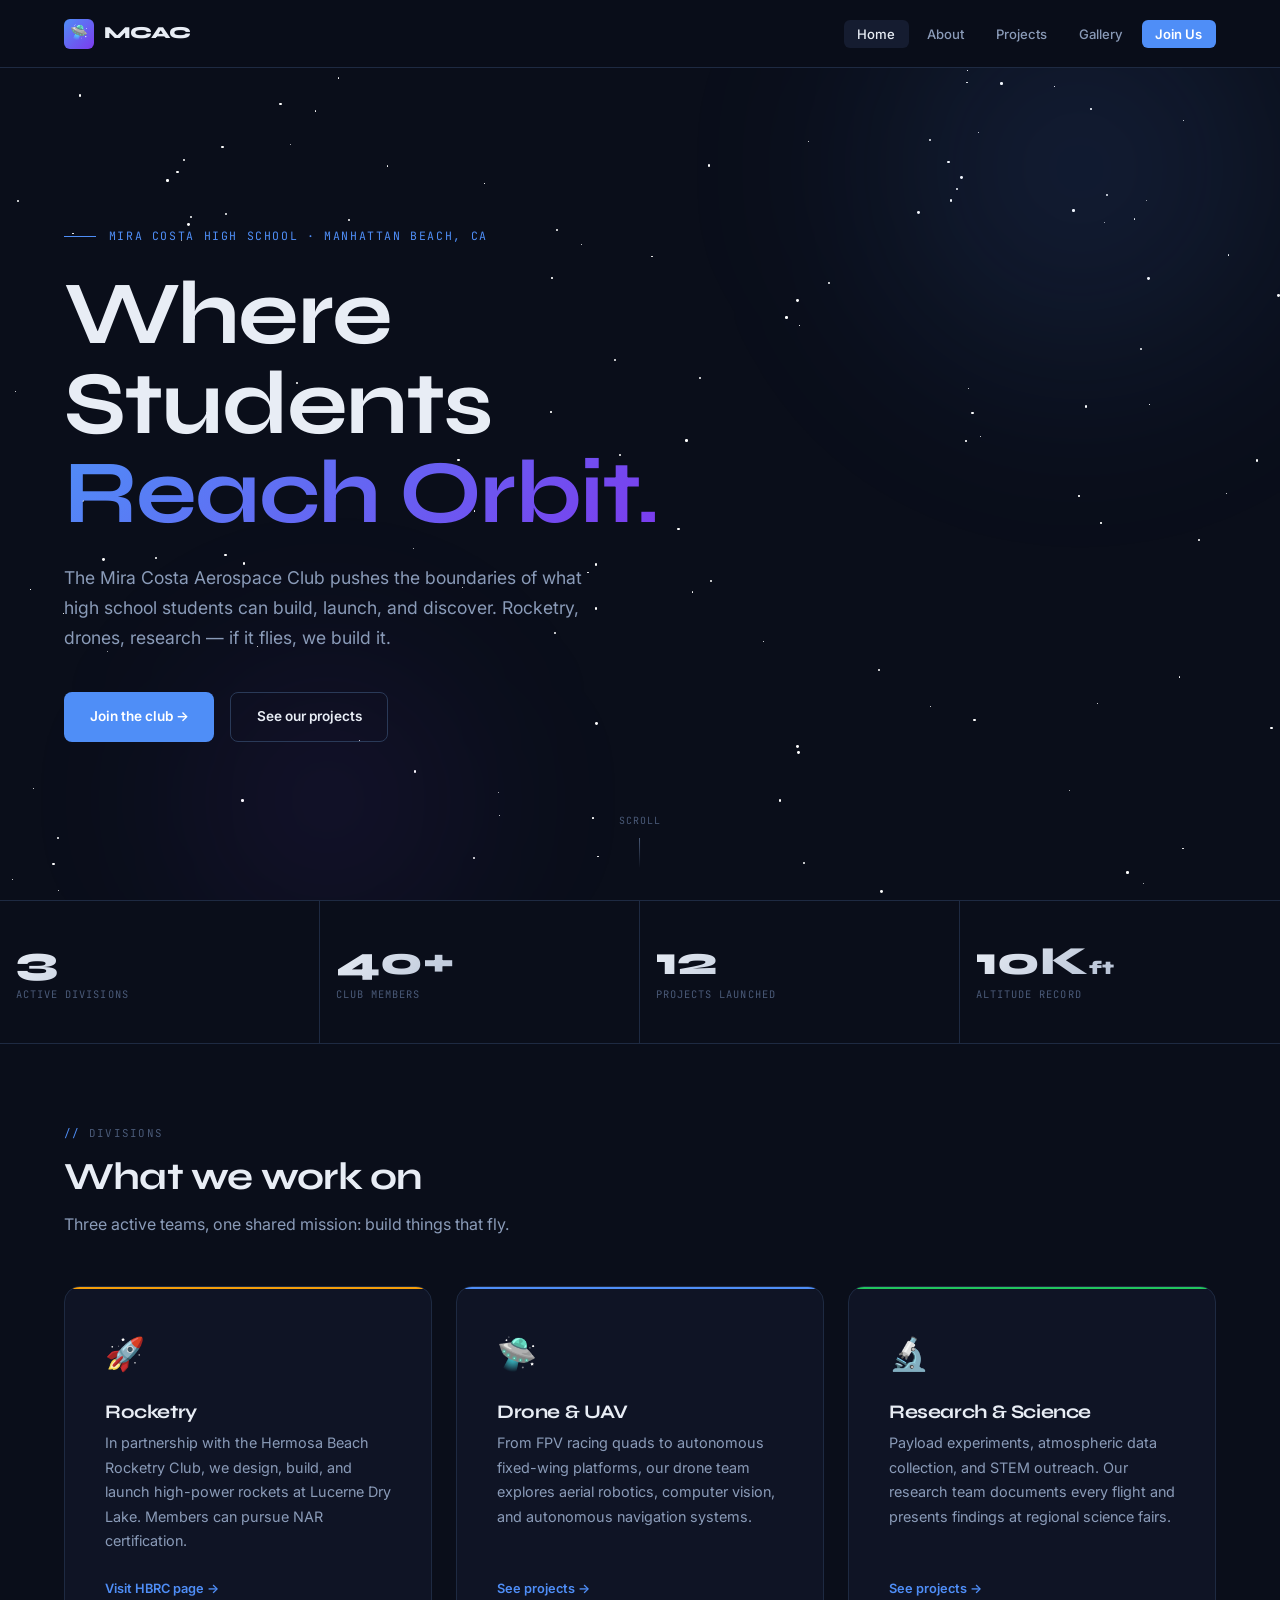
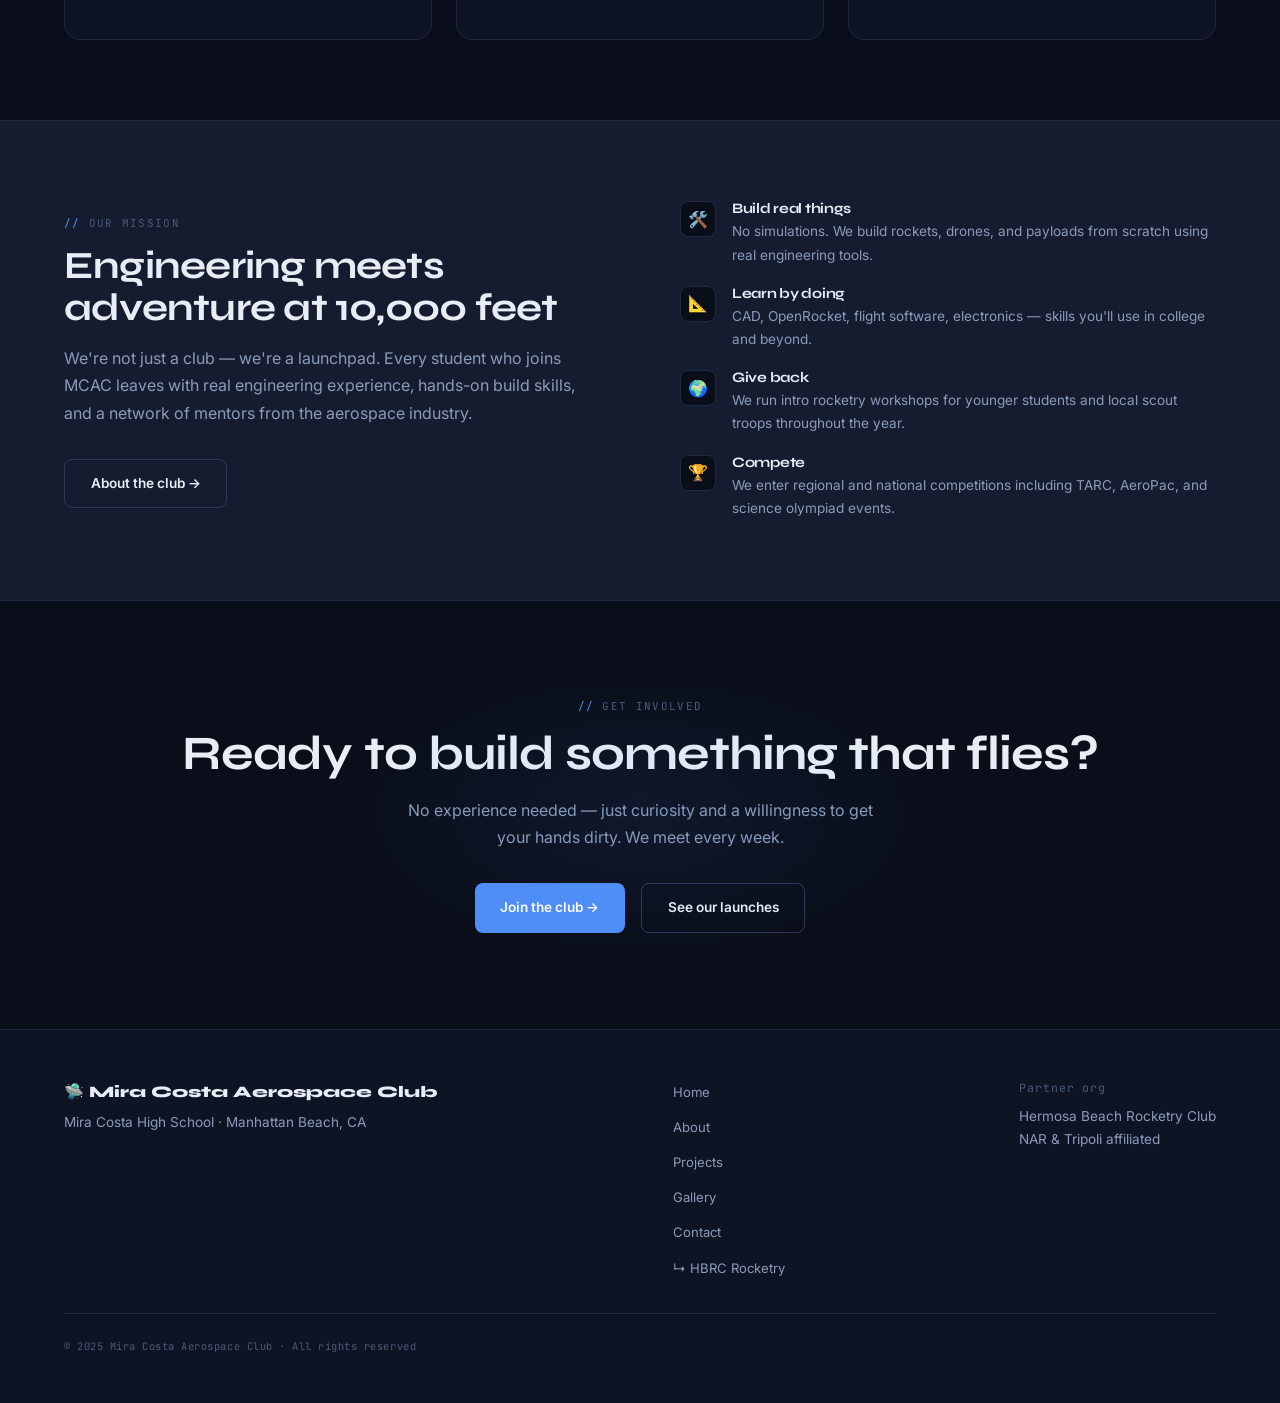
==== index.html @ e260001e "Add files via upload" ====
<!DOCTYPE html>
<html lang="en">
<head>
  <meta charset="UTF-8" />
  <meta name="viewport" content="width=device-width, initial-scale=1.0" />
  <title>Mira Costa Aerospace Club</title>
  <link rel="stylesheet" href="style.css" />
  <style>
    /* ── Star field ── */
    .hero {
      min-height: calc(100vh - 68px);
      display: flex;
      flex-direction: column;
      justify-content: center;
      padding: 6rem 5%;
      position: relative;
      overflow: hidden;
    }

    .stars {
      position: absolute;
      inset: 0;
      pointer-events: none;
    }

    .star {
      position: absolute;
      background: #fff;
      border-radius: 50%;
      animation: twinkle var(--d, 3s) ease-in-out infinite var(--delay, 0s);
    }

    @keyframes twinkle {
      0%, 100% { opacity: var(--min-op, 0.2); }
      50% { opacity: var(--max-op, 0.8); }
    }

    .glow-orb {
      position: absolute;
      border-radius: 50%;
      pointer-events: none;
      filter: blur(80px);
    }

    .orb-1 {
      width: 600px; height: 600px;
      background: radial-gradient(circle, rgba(79,142,247,0.15), transparent 70%);
      top: -200px; right: -100px;
    }

    .orb-2 {
      width: 400px; height: 400px;
      background: radial-gradient(circle, rgba(124,58,237,0.12), transparent 70%);
      bottom: -100px; left: 10%;
    }

    .hero-content { position: relative; z-index: 1; max-width: 760px; }

    .hero-eyebrow {
      font-family: 'JetBrains Mono', monospace;
      font-size: 0.72rem;
      letter-spacing: 0.14em;
      text-transform: uppercase;
      color: var(--accent);
      margin-bottom: 1.5rem;
      display: flex;
      align-items: center;
      gap: 0.8rem;
    }

    .hero-eyebrow::before {
      content: '';
      width: 2rem;
      height: 1px;
      background: var(--accent);
    }

    .hero h1 {
      font-size: clamp(3rem, 7vw, 6rem);
      line-height: 1;
      margin-bottom: 1.5rem;
    }

    .hero h1 .gradient-text {
      background: linear-gradient(135deg, var(--accent), var(--accent2));
      -webkit-background-clip: text;
      -webkit-text-fill-color: transparent;
      background-clip: text;
    }

    .hero-desc {
      font-size: 1.1rem;
      color: var(--text-mid);
      max-width: 520px;
      margin-bottom: 2.5rem;
      line-height: 1.7;
    }

    .hero-actions { display: flex; gap: 1rem; flex-wrap: wrap; }

    .hero-scroll {
      position: absolute;
      bottom: 2rem;
      left: 50%;
      transform: translateX(-50%);
      font-family: 'JetBrains Mono', monospace;
      font-size: 0.62rem;
      letter-spacing: 0.1em;
      color: var(--text-dim);
      text-transform: uppercase;
      display: flex;
      flex-direction: column;
      align-items: center;
      gap: 0.5rem;
      animation: bounce 2s ease-in-out infinite;
    }

    .hero-scroll::after {
      content: '';
      width: 1px;
      height: 30px;
      background: linear-gradient(to bottom, var(--text-dim), transparent);
    }

    @keyframes bounce {
      0%, 100% { transform: translateX(-50%) translateY(0); }
      50% { transform: translateX(-50%) translateY(6px); }
    }

    /* ── Stats ── */
    .stats-row {
      display: grid;
      grid-template-columns: repeat(4, 1fr);
      border-top: 1px solid var(--border);
      border-bottom: 1px solid var(--border);
    }

    .stat {
      padding: 2.5rem 5%;
      border-right: 1px solid var(--border);
    }

    .stat:last-child { border-right: none; }

    .stat-num {
      font-family: 'Syne', sans-serif;
      font-size: 2.5rem;
      font-weight: 800;
      background: linear-gradient(135deg, var(--text), var(--text-mid));
      -webkit-background-clip: text;
      -webkit-text-fill-color: transparent;
      background-clip: text;
      line-height: 1;
      margin-bottom: 0.3rem;
    }

    .stat-label {
      font-family: 'JetBrains Mono', monospace;
      font-size: 0.65rem;
      letter-spacing: 0.1em;
      text-transform: uppercase;
      color: var(--text-dim);
    }

    /* ── Divisions ── */
    .divisions-grid {
      display: grid;
      grid-template-columns: repeat(3, 1fr);
      gap: 1.5rem;
    }

    .division-card {
      background: var(--bg2);
      border: 1px solid var(--border);
      border-radius: 16px;
      padding: 2.5rem;
      position: relative;
      overflow: hidden;
      transition: border-color 0.2s, transform 0.2s;
      display: flex;
      flex-direction: column;
    }

    .division-card::before {
      content: '';
      position: absolute;
      top: 0; left: 0; right: 0;
      height: 2px;
      background: var(--card-color, var(--accent));
    }

    .division-card:hover { border-color: var(--border2); transform: translateY(-3px); }

    .division-icon { font-size: 2rem; margin-bottom: 1.2rem; }
    .division-card h3 { font-size: 1.2rem; margin-bottom: 0.6rem; }
    .division-card p { color: var(--text-mid); font-size: 0.9rem; flex: 1; margin-bottom: 1.5rem; }

    .division-link {
      font-size: 0.8rem;
      font-weight: 600;
      color: var(--accent);
      display: flex;
      align-items: center;
      gap: 0.4rem;
      transition: gap 0.15s;
    }

    .division-link:hover { gap: 0.7rem; }

    /* ── Mission strip ── */
    .mission {
      background: var(--bg3);
      border-top: 1px solid var(--border);
      border-bottom: 1px solid var(--border);
      padding: 5rem 5%;
      display: grid;
      grid-template-columns: 1fr 1fr;
      gap: 5rem;
      align-items: center;
    }

    .mission h2 { font-size: clamp(1.8rem, 3vw, 2.5rem); margin-bottom: 1rem; }
    .mission p { color: var(--text-mid); margin-bottom: 1rem; }

    .mission-points { display: flex; flex-direction: column; gap: 1.2rem; }

    .mission-point {
      display: flex;
      gap: 1rem;
      align-items: flex-start;
    }

    .mission-point-icon {
      width: 36px;
      height: 36px;
      background: var(--bg);
      border: 1px solid var(--border);
      border-radius: 8px;
      display: flex;
      align-items: center;
      justify-content: center;
      font-size: 1rem;
      flex-shrink: 0;
    }

    .mission-point h4 { font-size: 0.9rem; margin-bottom: 0.2rem; }
    .mission-point p { font-size: 0.85rem; color: var(--text-mid); margin: 0; }

    /* ── CTA ── */
    .cta {
      padding: 6rem 5%;
      text-align: center;
      position: relative;
      overflow: hidden;
    }

    .cta::before {
      content: '';
      position: absolute;
      top: 50%; left: 50%;
      transform: translate(-50%, -50%);
      width: 600px; height: 300px;
      background: radial-gradient(ellipse, rgba(79,142,247,0.08), transparent 70%);
      pointer-events: none;
    }

    .cta h2 { font-size: clamp(2rem, 4vw, 3rem); margin-bottom: 1rem; }
    .cta p { color: var(--text-mid); max-width: 480px; margin: 0 auto 2rem; }
    .cta-actions { display: flex; gap: 1rem; justify-content: center; flex-wrap: wrap; }

    @media (max-width: 900px) {
      .stats-row { grid-template-columns: repeat(2, 1fr); }
      .divisions-grid { grid-template-columns: 1fr 1fr; }
      .mission { grid-template-columns: 1fr; gap: 3rem; }
    }

    @media (max-width: 560px) {
      .divisions-grid { grid-template-columns: 1fr; }
    }
  </style>
</head>
<body>

  <nav>
    <a href="index.html" class="nav-logo">
      <div class="logo-mark">🛸</div>
      MCAC
    </a>
    <ul class="nav-links">
      <li><a href="index.html" class="active">Home</a></li>
      <li><a href="about.html">About</a></li>
      <li><a href="projects.html">Projects</a></li>
      <li><a href="gallery.html">Gallery</a></li>
      <li><a href="contact.html" class="nav-cta">Join Us</a></li>
    </ul>
  </nav>

  <!-- HERO -->
  <section class="hero">
    <div class="stars" id="stars"></div>
    <div class="glow-orb orb-1"></div>
    <div class="glow-orb orb-2"></div>

    <div class="hero-content">
      <div class="hero-eyebrow">Mira Costa High School · Manhattan Beach, CA</div>
      <h1>Where Students<br><span class="gradient-text">Reach Orbit.</span></h1>
      <p class="hero-desc">
        The Mira Costa Aerospace Club pushes the boundaries of what high school students can build, launch, and discover. Rocketry, drones, research — if it flies, we build it.
      </p>
      <div class="hero-actions">
        <a href="contact.html" class="btn btn-primary">Join the club →</a>
        <a href="projects.html" class="btn btn-outline">See our projects</a>
      </div>
    </div>

    <div class="hero-scroll">Scroll</div>
  </section>

  <!-- STATS -->
  <div class="stats-row">
    <div class="stat">
      <div class="stat-num">3</div>
      <div class="stat-label">Active divisions</div>
    </div>
    <div class="stat">
      <div class="stat-num">40+</div>
      <div class="stat-label">Club members</div>
    </div>
    <div class="stat">
      <div class="stat-num">12</div>
      <div class="stat-label">Projects launched</div>
    </div>
    <div class="stat">
      <div class="stat-num">10K<span style="font-size:1.2rem">ft</span></div>
      <div class="stat-label">Altitude record</div>
    </div>
  </div>

  <!-- DIVISIONS -->
  <section class="section">
    <div class="tag">Divisions</div>
    <h2 class="section-title">What we work on</h2>
    <p class="section-sub">Three active teams, one shared mission: build things that fly.</p>

    <div class="divisions-grid">
      <div class="division-card" style="--card-color: #f59e0b;">
        <div class="division-icon">🚀</div>
        <h3>Rocketry</h3>
        <p>In partnership with the Hermosa Beach Rocketry Club, we design, build, and launch high-power rockets at Lucerne Dry Lake. Members can pursue NAR certification.</p>
        <a href="rocketry/index.html" class="division-link">Visit HBRC page →</a>
      </div>
      <div class="division-card" style="--card-color: #4f8ef7;">
        <div class="division-icon">🛸</div>
        <h3>Drone & UAV</h3>
        <p>From FPV racing quads to autonomous fixed-wing platforms, our drone team explores aerial robotics, computer vision, and autonomous navigation systems.</p>
        <a href="projects.html" class="division-link">See projects →</a>
      </div>
      <div class="division-card" style="--card-color: #22c55e;">
        <div class="division-icon">🔬</div>
        <h3>Research & Science</h3>
        <p>Payload experiments, atmospheric data collection, and STEM outreach. Our research team documents every flight and presents findings at regional science fairs.</p>
        <a href="projects.html" class="division-link">See projects →</a>
      </div>
    </div>
  </section>

  <!-- MISSION -->
  <div class="mission">
    <div>
      <div class="tag">Our mission</div>
      <h2>Engineering meets adventure at 10,000 feet</h2>
      <p>We're not just a club — we're a launchpad. Every student who joins MCAC leaves with real engineering experience, hands-on build skills, and a network of mentors from the aerospace industry.</p>
      <a href="about.html" class="btn btn-outline" style="margin-top:1rem;">About the club →</a>
    </div>
    <div class="mission-points">
      <div class="mission-point">
        <div class="mission-point-icon">🛠️</div>
        <div>
          <h4>Build real things</h4>
          <p>No simulations. We build rockets, drones, and payloads from scratch using real engineering tools.</p>
        </div>
      </div>
      <div class="mission-point">
        <div class="mission-point-icon">📐</div>
        <div>
          <h4>Learn by doing</h4>
          <p>CAD, OpenRocket, flight software, electronics — skills you'll use in college and beyond.</p>
        </div>
      </div>
      <div class="mission-point">
        <div class="mission-point-icon">🌍</div>
        <div>
          <h4>Give back</h4>
          <p>We run intro rocketry workshops for younger students and local scout troops throughout the year.</p>
        </div>
      </div>
      <div class="mission-point">
        <div class="mission-point-icon">🏆</div>
        <div>
          <h4>Compete</h4>
          <p>We enter regional and national competitions including TARC, AeroPac, and science olympiad events.</p>
        </div>
      </div>
    </div>
  </div>

  <!-- CTA -->
  <section class="cta">
    <div class="tag" style="justify-content:center;">Get involved</div>
    <h2>Ready to build something that flies?</h2>
    <p>No experience needed — just curiosity and a willingness to get your hands dirty. We meet every week.</p>
    <div class="cta-actions">
      <a href="contact.html" class="btn btn-primary">Join the club →</a>
      <a href="gallery.html" class="btn btn-outline">See our launches</a>
    </div>
  </section>

  <footer>
    <div class="footer-inner">
      <div>
        <div class="footer-brand">🛸 Mira Costa Aerospace Club</div>
        <div class="footer-tagline">Mira Costa High School · Manhattan Beach, CA</div>
      </div>
      <ul class="footer-links">
        <li><a href="index.html">Home</a></li>
        <li><a href="about.html">About</a></li>
        <li><a href="projects.html">Projects</a></li>
        <li><a href="gallery.html">Gallery</a></li>
        <li><a href="contact.html">Contact</a></li>
        <li><a href="rocketry/index.html">↳ HBRC Rocketry</a></li>
      </ul>
      <div>
        <div class="mono" style="color:var(--text-dim); margin-bottom:0.5rem;">Partner org</div>
        <div style="font-size:0.85rem; color:var(--text-mid);">Hermosa Beach Rocketry Club<br>NAR & Tripoli affiliated</div>
      </div>
    </div>
    <div class="footer-bottom">© 2025 Mira Costa Aerospace Club · All rights reserved</div>
  </footer>

  <script>
    // Generate starfield
    const container = document.getElementById('stars');
    for (let i = 0; i < 120; i++) {
      const s = document.createElement('div');
      s.className = 'star';
      const size = Math.random() * 2.5 + 0.5;
      s.style.cssText = `
        width:${size}px; height:${size}px;
        top:${Math.random()*100}%; left:${Math.random()*100}%;
        --d:${2+Math.random()*4}s;
        --delay:-${Math.random()*5}s;
        --min-op:${0.1+Math.random()*0.2};
        --max-op:${0.5+Math.random()*0.5};
      `;
      container.appendChild(s);
    }
  </script>

</body>
</html>
---- style.css ----
@import url('https://fonts.googleapis.com/css2?family=Syne:wght@700;800&family=Inter:wght@300;400;500;600&family=JetBrains+Mono:wght@400;500&display=swap');

*, *::before, *::after { box-sizing: border-box; margin: 0; padding: 0; }

:root {
  --bg:       #0a0e1a;
  --bg2:      #0f1425;
  --bg3:      #151c30;
  --border:   #1e2a42;
  --border2:  #2a3a58;
  --text:     #e8edf5;
  --text-mid: #8a9bb8;
  --text-dim: #4a5a78;
  --accent:   #4f8ef7;
  --accent2:  #7c3aed;
  --green:    #22c55e;
  --gold:     #f59e0b;
  --nav-h:    68px;
}

html { scroll-behavior: smooth; }

body {
  font-family: 'Inter', sans-serif;
  background: var(--bg);
  color: var(--text);
  line-height: 1.7;
  font-size: 16px;
}

img { display: block; max-width: 100%; }
a { color: inherit; text-decoration: none; }

h1, h2, h3, h4 {
  font-family: 'Syne', sans-serif;
  line-height: 1.1;
  letter-spacing: -0.02em;
}

.mono {
  font-family: 'JetBrains Mono', monospace;
  font-size: 0.72rem;
  letter-spacing: 0.08em;
}

/* ── Nav ── */
nav {
  position: sticky;
  top: 0;
  z-index: 100;
  height: var(--nav-h);
  background: rgba(10,14,26,0.92);
  backdrop-filter: blur(12px);
  border-bottom: 1px solid var(--border);
  display: flex;
  align-items: center;
  padding: 0 5%;
  gap: 2rem;
}

.nav-logo {
  font-family: 'Syne', sans-serif;
  font-size: 1.05rem;
  font-weight: 800;
  color: var(--text);
  margin-right: auto;
  display: flex;
  align-items: center;
  gap: 0.6rem;
  letter-spacing: -0.01em;
}

.nav-logo .logo-mark {
  width: 30px;
  height: 30px;
  background: linear-gradient(135deg, var(--accent), var(--accent2));
  border-radius: 6px;
  display: flex;
  align-items: center;
  justify-content: center;
  font-size: 0.9rem;
}

.nav-links {
  display: flex;
  list-style: none;
  gap: 0.3rem;
  align-items: center;
}

.nav-links a {
  font-size: 0.82rem;
  font-weight: 500;
  color: var(--text-mid);
  padding: 0.4rem 0.85rem;
  border-radius: 6px;
  transition: all 0.15s;
}

.nav-links a:hover { color: var(--text); background: var(--bg3); }
.nav-links a.active { color: var(--text); background: var(--bg3); }

.nav-cta {
  background: var(--accent) !important;
  color: #fff !important;
  font-weight: 600 !important;
}

.nav-cta:hover { background: #3a7de8 !important; }

/* ── Page header ── */
.page-header {
  padding: 5rem 5% 4rem;
  border-bottom: 1px solid var(--border);
  position: relative;
  overflow: hidden;
}

.page-header::before {
  content: '';
  position: absolute;
  top: -50%;
  right: -10%;
  width: 500px;
  height: 500px;
  background: radial-gradient(circle, rgba(79,142,247,0.08) 0%, transparent 70%);
  pointer-events: none;
}

.page-header .tag { color: var(--accent); margin-bottom: 1rem; }
.page-header h1 { font-size: clamp(2rem, 5vw, 3.5rem); max-width: 700px; }
.page-header p { color: var(--text-mid); margin-top: 0.8rem; max-width: 500px; font-size: 1rem; }

/* ── Sections ── */
.section { padding: 5rem 5%; }
.section-alt { background: var(--bg2); }

.tag {
  font-family: 'JetBrains Mono', monospace;
  font-size: 0.68rem;
  letter-spacing: 0.12em;
  text-transform: uppercase;
  color: var(--text-dim);
  margin-bottom: 0.8rem;
  display: flex;
  align-items: center;
  gap: 0.5rem;
}

.tag::before { content: '//'; color: var(--accent); }

.section-title { font-size: clamp(1.6rem, 3vw, 2.4rem); margin-bottom: 0.8rem; }
.section-sub { color: var(--text-mid); margin-bottom: 3rem; max-width: 520px; }

/* ── Buttons ── */
.btn {
  display: inline-flex;
  align-items: center;
  gap: 0.5rem;
  font-size: 0.85rem;
  font-weight: 600;
  padding: 0.75rem 1.6rem;
  border-radius: 8px;
  cursor: pointer;
  transition: all 0.15s;
  border: none;
}

.btn-primary { background: var(--accent); color: #fff; }
.btn-primary:hover { background: #3a7de8; transform: translateY(-1px); }

.btn-outline {
  background: transparent;
  color: var(--text);
  border: 1px solid var(--border2);
}

.btn-outline:hover { border-color: var(--accent); color: var(--accent); }

/* ── Cards ── */
.card-grid { display: grid; grid-template-columns: repeat(auto-fit, minmax(280px, 1fr)); gap: 1.5rem; }

.card {
  background: var(--bg2);
  border: 1px solid var(--border);
  border-radius: 12px;
  padding: 2rem;
  transition: border-color 0.2s, transform 0.2s;
}

.card:hover { border-color: var(--border2); transform: translateY(-2px); }

.card-icon { font-size: 1.8rem; margin-bottom: 1rem; }
.card h3 { font-size: 1rem; margin-bottom: 0.5rem; }
.card p { color: var(--text-mid); font-size: 0.88rem; }

/* ── Divider ── */
hr { border: none; border-top: 1px solid var(--border); }

/* ── Footer ── */
footer {
  background: var(--bg2);
  border-top: 1px solid var(--border);
  padding: 3rem 5%;
}

.footer-inner {
  display: flex;
  justify-content: space-between;
  flex-wrap: wrap;
  gap: 2rem;
  margin-bottom: 2rem;
}

.footer-brand {
  font-family: 'Syne', sans-serif;
  font-size: 1rem;
  font-weight: 800;
  margin-bottom: 0.4rem;
}

.footer-tagline { font-size: 0.85rem; color: var(--text-mid); }

.footer-links { list-style: none; display: flex; flex-direction: column; gap: 0.5rem; }
.footer-links a { font-size: 0.82rem; color: var(--text-mid); transition: color 0.15s; }
.footer-links a:hover { color: var(--text); }

.footer-bottom {
  border-top: 1px solid var(--border);
  padding-top: 1.5rem;
  font-family: 'JetBrains Mono', monospace;
  font-size: 0.65rem;
  color: var(--text-dim);
  letter-spacing: 0.05em;
}

/* ── Responsive ── */
@media (max-width: 680px) {
  .nav-links { display: none; }
}
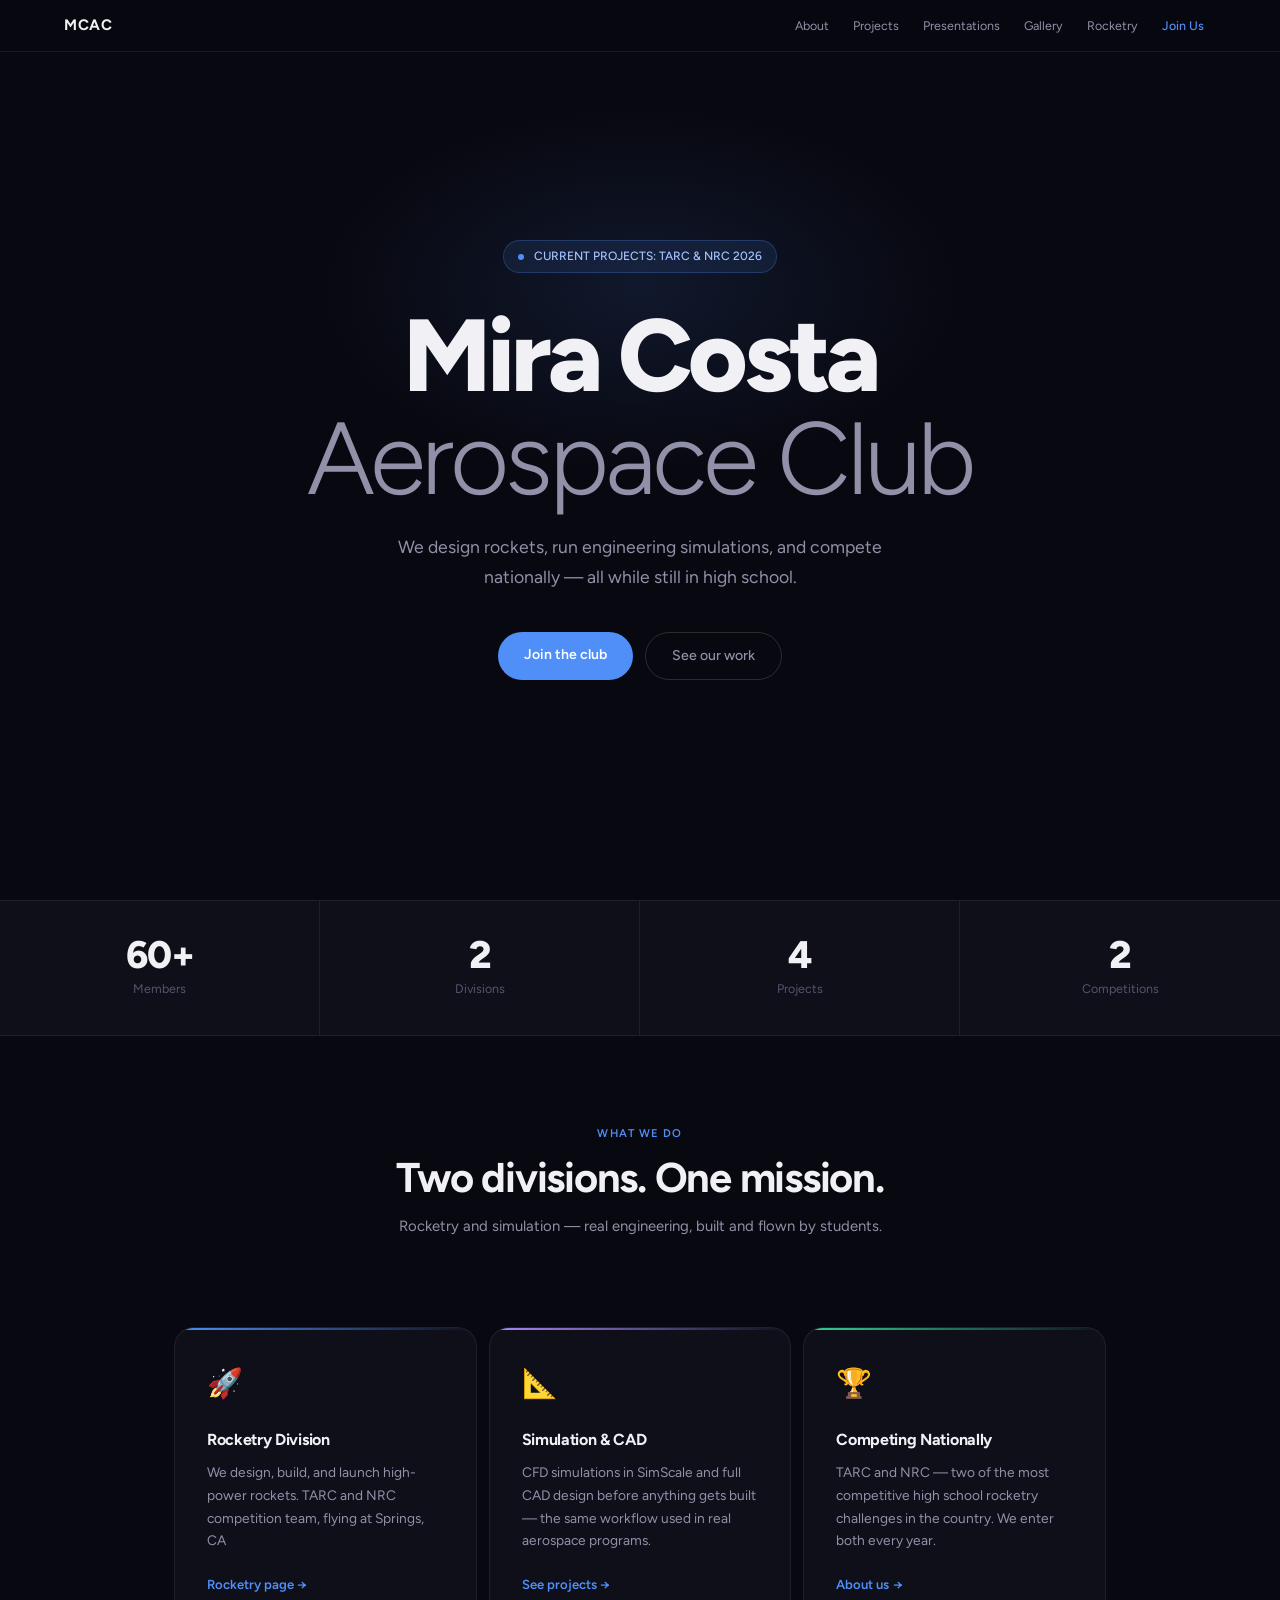
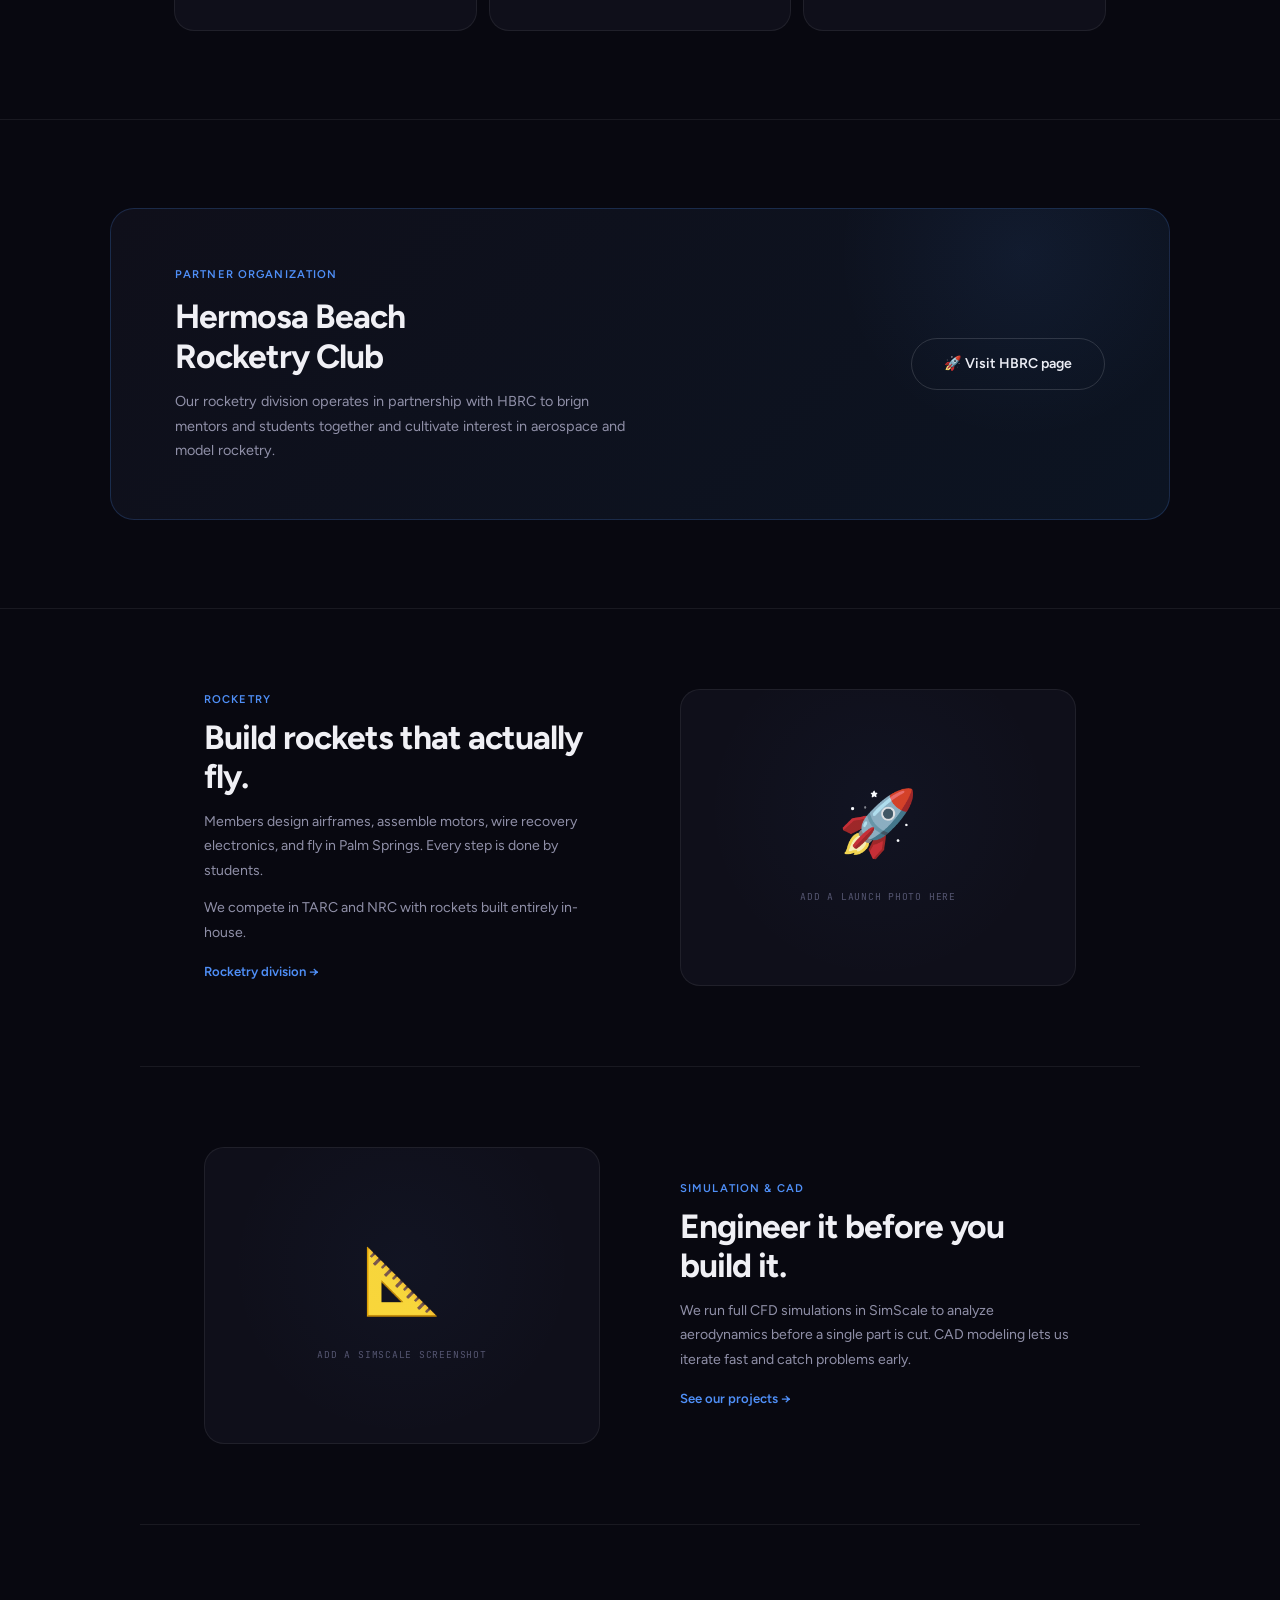
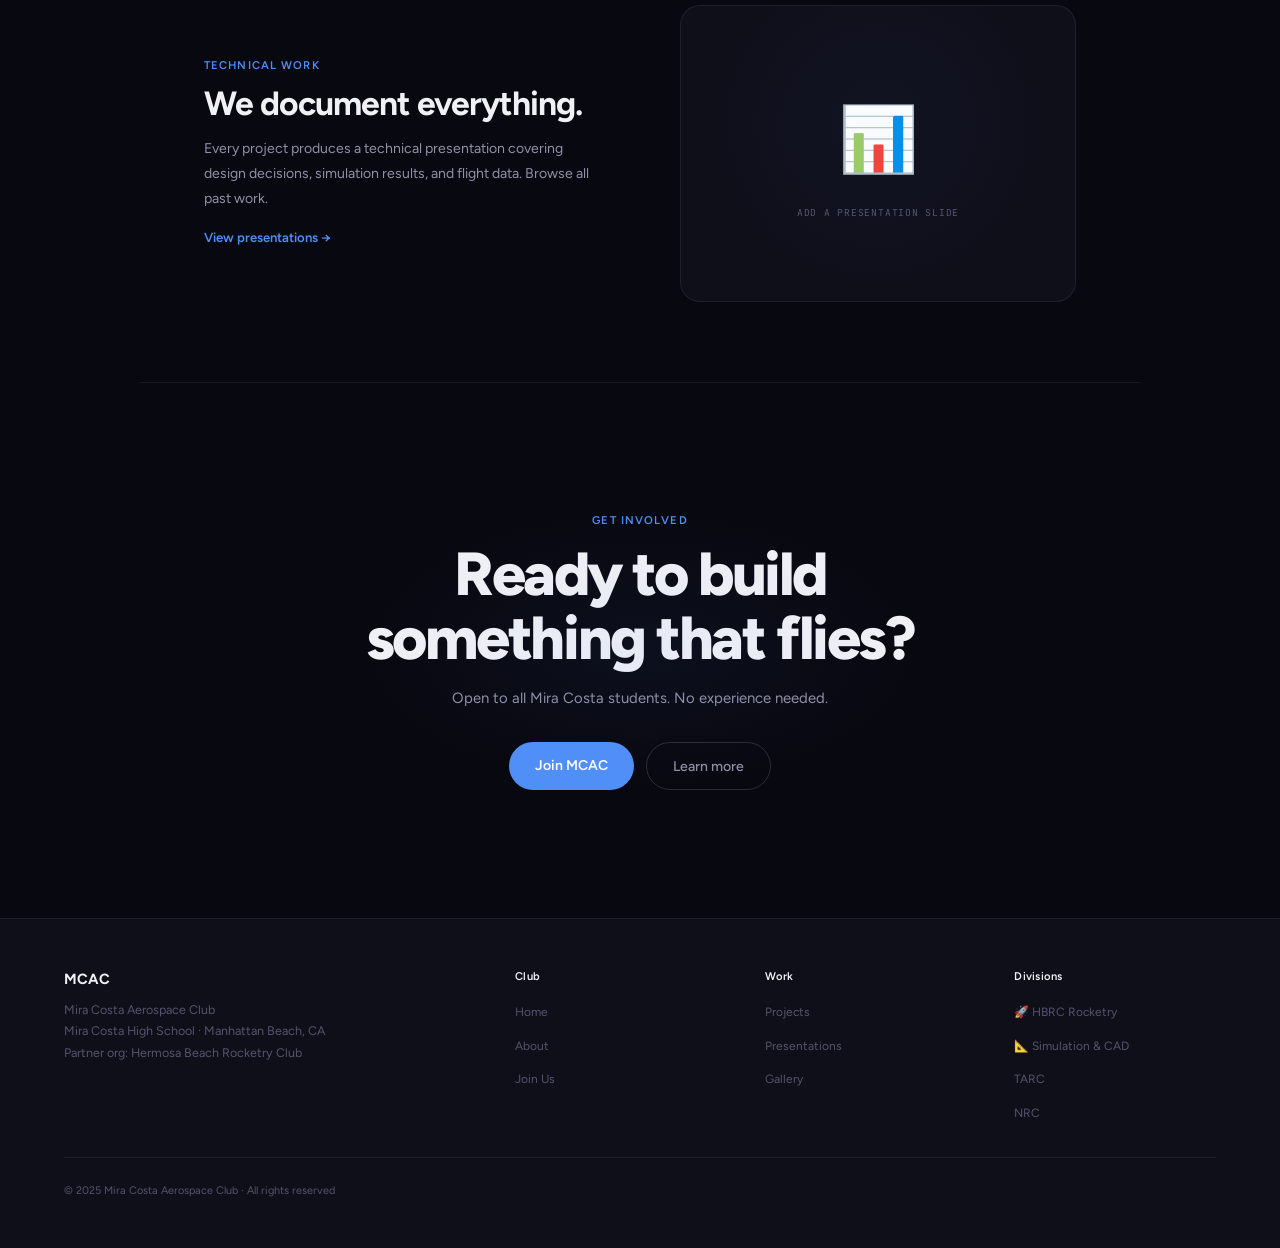
==== commit 691bd467: "Fix typos in Rocketry Division descriptions" ====
--- a/index.html
+++ b/index.html
@@ -4,456 +4,517 @@
   <meta charset="UTF-8" />
   <meta name="viewport" content="width=device-width, initial-scale=1.0" />
   <title>Mira Costa Aerospace Club</title>
-  <link rel="stylesheet" href="style.css" />
+  <link rel="preconnect" href="https://fonts.googleapis.com">
+  <link rel="preconnect" href="https://fonts.gstatic.com" crossorigin>
+  <link href="https://fonts.googleapis.com/css2?family=Figtree:wght@300;400;500;600;700;800&family=JetBrains+Mono:wght@400;500&display=swap" rel="stylesheet">
   <style>
-    /* ── Star field ── */
+    *, *::before, *::after { box-sizing: border-box; margin: 0; padding: 0; }
+
+    :root {
+      --bg:      #080810;
+      --bg2:     #0f0f1a;
+      --bg3:     #16162a;
+      --border:  rgba(255,255,255,0.07);
+      --border2: rgba(255,255,255,0.14);
+      --text:    #f0f0f5;
+      --mid:     #9090a8;
+      --dim:     #54546e;
+      --blue:    #4f8ff7;
+      --blue2:   #a5c4ff;
+    }
+
+    html { scroll-behavior: smooth; }
+
+    body {
+      font-family: 'Figtree', -apple-system, sans-serif;
+      background: var(--bg);
+      color: var(--text);
+      line-height: 1.65;
+      -webkit-font-smoothing: antialiased;
+    }
+
+    a { color: inherit; text-decoration: none; }
+
+    /* ── NAV ── */
+    nav {
+      position: fixed;
+      top: 0; left: 0; right: 0;
+      z-index: 100;
+      height: 52px;
+      background: rgba(8,8,16,0.85);
+      backdrop-filter: blur(18px);
+      -webkit-backdrop-filter: blur(18px);
+      border-bottom: 1px solid var(--border);
+      display: flex;
+      align-items: center;
+      padding: 0 5%;
+    }
+
+    .nav-logo { font-size: 0.95rem; font-weight: 700; letter-spacing: 0.04em; color: var(--text); margin-right: auto; }
+
+    .nav-links { display: flex; list-style: none; }
+
+    .nav-links a { font-size: 0.78rem; font-weight: 400; color: var(--mid); padding: 0 12px; transition: color 0.15s; }
+    .nav-links a:hover { color: var(--text); }
+    .nav-join { color: var(--blue) !important; font-weight: 500 !important; }
+
+    /* ── HERO ── */
     .hero {
-      min-height: calc(100vh - 68px);
+      min-height: 100vh;
       display: flex;
       flex-direction: column;
+      align-items: center;
       justify-content: center;
-      padding: 6rem 5%;
+      text-align: center;
+      padding: 100px 5% 80px;
       position: relative;
       overflow: hidden;
     }
 
-    .stars {
+    .hero-glow {
       position: absolute;
-      inset: 0;
+      top: 10%; left: 50%;
+      transform: translateX(-50%);
+      width: 700px; height: 400px;
+      background: radial-gradient(ellipse, rgba(79,143,247,0.12), transparent 65%);
       pointer-events: none;
     }
 
-    .star {
-      position: absolute;
-      background: #fff;
+    .hero-pill {
+      display: inline-flex;
+      align-items: center;
+      gap: 0.6rem;
+      background: rgba(79,143,247,0.1);
+      border: 1px solid rgba(79,143,247,0.25);
+      border-radius: 100px;
+      padding: 0.35rem 0.9rem;
+      font-size: 0.75rem;
+      font-weight: 500;
+      color: var(--blue2);
+      margin-bottom: 2rem;
+      animation: fadeUp 0.6s ease 0.1s both;
+    }
+
+    .hero-pill-dot {
+      width: 6px; height: 6px;
+      background: var(--blue);
       border-radius: 50%;
-      animation: twinkle var(--d, 3s) ease-in-out infinite var(--delay, 0s);
-    }
-
-    @keyframes twinkle {
-      0%, 100% { opacity: var(--min-op, 0.2); }
-      50% { opacity: var(--max-op, 0.8); }
-    }
-
-    .glow-orb {
-      position: absolute;
-      border-radius: 50%;
-      pointer-events: none;
-      filter: blur(80px);
-    }
-
-    .orb-1 {
-      width: 600px; height: 600px;
-      background: radial-gradient(circle, rgba(79,142,247,0.15), transparent 70%);
-      top: -200px; right: -100px;
-    }
-
-    .orb-2 {
-      width: 400px; height: 400px;
-      background: radial-gradient(circle, rgba(124,58,237,0.12), transparent 70%);
-      bottom: -100px; left: 10%;
-    }
-
-    .hero-content { position: relative; z-index: 1; max-width: 760px; }
-
-    .hero-eyebrow {
-      font-family: 'JetBrains Mono', monospace;
-      font-size: 0.72rem;
-      letter-spacing: 0.14em;
-      text-transform: uppercase;
-      color: var(--accent);
-      margin-bottom: 1.5rem;
+      animation: pulse 2s ease-in-out infinite;
+    }
+
+    @keyframes pulse { 0%,100%{opacity:1;transform:scale(1)} 50%{opacity:0.5;transform:scale(0.8)} }
+
+    .hero h1 {
+      font-size: clamp(3rem, 8vw, 6.5rem);
+      font-weight: 800;
+      letter-spacing: -0.04em;
+      line-height: 1.0;
+      margin-bottom: 1.4rem;
+      color: var(--text);
+      animation: fadeUp 0.6s ease 0.2s both;
+    }
+
+    .hero h1 .light { font-weight: 300; color: var(--mid); }
+
+    .hero-sub {
+      font-size: clamp(0.95rem, 1.8vw, 1.1rem);
+      font-weight: 400;
+      color: var(--mid);
+      max-width: 500px;
+      line-height: 1.7;
+      margin-bottom: 2.5rem;
+      animation: fadeUp 0.6s ease 0.3s both;
+    }
+
+    .hero-btns {
       display: flex;
-      align-items: center;
       gap: 0.8rem;
-    }
-
-    .hero-eyebrow::before {
-      content: '';
-      width: 2rem;
-      height: 1px;
-      background: var(--accent);
-    }
-
-    .hero h1 {
-      font-size: clamp(3rem, 7vw, 6rem);
-      line-height: 1;
-      margin-bottom: 1.5rem;
-    }
-
-    .hero h1 .gradient-text {
-      background: linear-gradient(135deg, var(--accent), var(--accent2));
-      -webkit-background-clip: text;
-      -webkit-text-fill-color: transparent;
-      background-clip: text;
-    }
-
-    .hero-desc {
-      font-size: 1.1rem;
-      color: var(--text-mid);
-      max-width: 520px;
-      margin-bottom: 2.5rem;
-      line-height: 1.7;
-    }
-
-    .hero-actions { display: flex; gap: 1rem; flex-wrap: wrap; }
-
-    .hero-scroll {
-      position: absolute;
-      bottom: 2rem;
-      left: 50%;
-      transform: translateX(-50%);
-      font-family: 'JetBrains Mono', monospace;
-      font-size: 0.62rem;
-      letter-spacing: 0.1em;
-      color: var(--text-dim);
-      text-transform: uppercase;
-      display: flex;
-      flex-direction: column;
-      align-items: center;
-      gap: 0.5rem;
-      animation: bounce 2s ease-in-out infinite;
-    }
-
-    .hero-scroll::after {
-      content: '';
-      width: 1px;
-      height: 30px;
-      background: linear-gradient(to bottom, var(--text-dim), transparent);
-    }
-
-    @keyframes bounce {
-      0%, 100% { transform: translateX(-50%) translateY(0); }
-      50% { transform: translateX(-50%) translateY(6px); }
-    }
-
-    /* ── Stats ── */
-    .stats-row {
+      justify-content: center;
+      flex-wrap: wrap;
+      animation: fadeUp 0.6s ease 0.4s both;
+    }
+
+    .btn-blue {
+      background: var(--blue);
+      color: #fff;
+      padding: 0.7rem 1.6rem;
+      border-radius: 100px;
+      font-size: 0.88rem;
+      font-weight: 600;
+      transition: all 0.2s;
+    }
+
+    .btn-blue:hover { background: #3a78e8; transform: translateY(-1px); box-shadow: 0 8px 24px rgba(79,143,247,0.28); }
+
+    .btn-ghost {
+      background: transparent;
+      color: var(--mid);
+      padding: 0.7rem 1.6rem;
+      border-radius: 100px;
+      font-size: 0.88rem;
+      font-weight: 500;
+      border: 1px solid var(--border2);
+      transition: all 0.2s;
+    }
+
+    .btn-ghost:hover { color: var(--text); border-color: rgba(255,255,255,0.3); }
+
+    /* ── STATS ── */
+    .stats {
       display: grid;
       grid-template-columns: repeat(4, 1fr);
       border-top: 1px solid var(--border);
       border-bottom: 1px solid var(--border);
-    }
-
-    .stat {
-      padding: 2.5rem 5%;
-      border-right: 1px solid var(--border);
-    }
-
+      background: var(--bg2);
+    }
+
+    .stat { padding: 2.2rem 2rem; text-align: center; border-right: 1px solid var(--border); }
     .stat:last-child { border-right: none; }
-
-    .stat-num {
-      font-family: 'Syne', sans-serif;
-      font-size: 2.5rem;
-      font-weight: 800;
-      background: linear-gradient(135deg, var(--text), var(--text-mid));
-      -webkit-background-clip: text;
-      -webkit-text-fill-color: transparent;
-      background-clip: text;
-      line-height: 1;
-      margin-bottom: 0.3rem;
-    }
-
-    .stat-label {
-      font-family: 'JetBrains Mono', monospace;
-      font-size: 0.65rem;
-      letter-spacing: 0.1em;
-      text-transform: uppercase;
-      color: var(--text-dim);
-    }
-
-    /* ── Divisions ── */
-    .divisions-grid {
-      display: grid;
-      grid-template-columns: repeat(3, 1fr);
-      gap: 1.5rem;
-    }
-
-    .division-card {
+    .stat-n { font-size: 2.4rem; font-weight: 800; letter-spacing: -0.04em; color: var(--text); line-height: 1; margin-bottom: 0.3rem; }
+    .stat-l { font-size: 0.78rem; color: var(--dim); }
+
+    /* ── SHARED LAYOUT ── */
+    .wrap { max-width: 1060px; margin: 0 auto; padding: 0 5%; }
+    .pad { padding: 5.5rem 0; }
+    .pad-sm { padding: 3rem 0; }
+
+    .label { font-size: 0.7rem; font-weight: 600; letter-spacing: 0.1em; text-transform: uppercase; color: var(--blue); margin-bottom: 0.8rem; }
+
+    .heading {
+      font-size: clamp(1.8rem, 3.5vw, 2.6rem);
+      font-weight: 700;
+      letter-spacing: -0.03em;
+      line-height: 1.1;
+      margin-bottom: 0.8rem;
+    }
+
+    .subtext { font-size: 0.93rem; color: var(--mid); line-height: 1.7; max-width: 500px; }
+
+    hr.rule { border: none; border-top: 1px solid var(--border); }
+
+    /* ── CARDS ── */
+    .cards { display: grid; grid-template-columns: repeat(auto-fit, minmax(270px, 1fr)); gap: 12px; }
+
+    .card {
       background: var(--bg2);
       border: 1px solid var(--border);
-      border-radius: 16px;
-      padding: 2.5rem;
+      border-radius: 20px;
+      padding: 2rem;
       position: relative;
       overflow: hidden;
-      transition: border-color 0.2s, transform 0.2s;
-      display: flex;
-      flex-direction: column;
-    }
-
-    .division-card::before {
-      content: '';
+      transition: border-color 0.25s, transform 0.25s;
+    }
+
+    .card:hover { border-color: var(--border2); transform: translateY(-3px); }
+
+    .card-stripe {
       position: absolute;
       top: 0; left: 0; right: 0;
       height: 2px;
-      background: var(--card-color, var(--accent));
-    }
-
-    .division-card:hover { border-color: var(--border2); transform: translateY(-3px); }
-
-    .division-icon { font-size: 2rem; margin-bottom: 1.2rem; }
-    .division-card h3 { font-size: 1.2rem; margin-bottom: 0.6rem; }
-    .division-card p { color: var(--text-mid); font-size: 0.9rem; flex: 1; margin-bottom: 1.5rem; }
-
-    .division-link {
-      font-size: 0.8rem;
+    }
+
+    .card-icon { font-size: 1.8rem; margin-bottom: 1.2rem; }
+    .card h3 { font-size: 1rem; font-weight: 700; letter-spacing: -0.02em; margin-bottom: 0.5rem; }
+    .card p { font-size: 0.86rem; color: var(--mid); line-height: 1.65; margin-bottom: 1.2rem; }
+
+    .card-lnk { font-size: 0.82rem; font-weight: 600; color: var(--blue); display: inline-flex; align-items: center; transition: gap 0.15s; gap: 0.2rem; }
+    .card-lnk:hover { gap: 0.5rem; }
+    .card-lnk::after { content: '→'; }
+
+    /* ── HBRC BANNER ── */
+    .hbrc-banner {
+      background: linear-gradient(135deg, var(--bg2) 0%, #0c1422 100%);
+      border: 1px solid rgba(79,143,247,0.2);
+      border-radius: 24px;
+      padding: 3.5rem 4rem;
+      display: grid;
+      grid-template-columns: 1fr auto;
+      align-items: center;
+      gap: 3rem;
+      position: relative;
+      overflow: hidden;
+    }
+
+    .hbrc-banner::before {
+      content: '';
+      position: absolute;
+      top: -50%; right: -5%;
+      width: 400px; height: 400px;
+      background: radial-gradient(circle, rgba(79,143,247,0.07), transparent 65%);
+      pointer-events: none;
+    }
+
+    .hbrc-banner h2 { font-size: clamp(1.5rem, 3vw, 2.1rem); font-weight: 700; letter-spacing: -0.03em; line-height: 1.2; margin-bottom: 0.8rem; }
+    .hbrc-banner p { font-size: 0.9rem; color: var(--mid); line-height: 1.7; max-width: 460px; }
+
+    .btn-hbrc {
+      background: transparent;
+      color: var(--text);
+      padding: 0.85rem 2rem;
+      border-radius: 100px;
+      font-size: 0.88rem;
       font-weight: 600;
-      color: var(--accent);
+      border: 1px solid var(--border2);
+      white-space: nowrap;
+      flex-shrink: 0;
       display: flex;
       align-items: center;
-      gap: 0.4rem;
-      transition: gap 0.15s;
-    }
-
-    .division-link:hover { gap: 0.7rem; }
-
-    /* ── Mission strip ── */
-    .mission {
-      background: var(--bg3);
-      border-top: 1px solid var(--border);
-      border-bottom: 1px solid var(--border);
-      padding: 5rem 5%;
+      gap: 0.5rem;
+      transition: all 0.2s;
+    }
+
+    .btn-hbrc:hover { background: var(--blue); border-color: var(--blue); transform: translateY(-1px); box-shadow: 0 8px 24px rgba(79,143,247,0.25); }
+
+    /* ── FEATURE ROW ── */
+    .feat {
       display: grid;
       grid-template-columns: 1fr 1fr;
       gap: 5rem;
       align-items: center;
-    }
-
-    .mission h2 { font-size: clamp(1.8rem, 3vw, 2.5rem); margin-bottom: 1rem; }
-    .mission p { color: var(--text-mid); margin-bottom: 1rem; }
-
-    .mission-points { display: flex; flex-direction: column; gap: 1.2rem; }
-
-    .mission-point {
+      padding: 5rem 5%;
+      max-width: 1000px;
+      margin: 0 auto;
+      border-bottom: 1px solid var(--border);
+    }
+
+    .feat.flip { direction: rtl; }
+    .feat.flip > * { direction: ltr; }
+
+    .feat-text .label { margin-bottom: 0.6rem; }
+    .feat-text h2 { font-size: clamp(1.5rem, 2.8vw, 2.1rem); font-weight: 700; letter-spacing: -0.03em; line-height: 1.15; margin-bottom: 0.9rem; }
+    .feat-text p { font-size: 0.88rem; color: var(--mid); line-height: 1.75; margin-bottom: 0.8rem; }
+
+    .feat-box {
+      background: var(--bg2);
+      border: 1px solid var(--border);
+      border-radius: 20px;
+      aspect-ratio: 4/3;
       display: flex;
-      gap: 1rem;
-      align-items: flex-start;
-    }
-
-    .mission-point-icon {
-      width: 36px;
-      height: 36px;
-      background: var(--bg);
-      border: 1px solid var(--border);
-      border-radius: 8px;
-      display: flex;
+      flex-direction: column;
       align-items: center;
       justify-content: center;
-      font-size: 1rem;
-      flex-shrink: 0;
-    }
-
-    .mission-point h4 { font-size: 0.9rem; margin-bottom: 0.2rem; }
-    .mission-point p { font-size: 0.85rem; color: var(--text-mid); margin: 0; }
-
-    /* ── CTA ── */
-    .cta {
-      padding: 6rem 5%;
-      text-align: center;
+      gap: 0.8rem;
+      font-size: 4rem;
       position: relative;
       overflow: hidden;
     }
 
-    .cta::before {
-      content: '';
-      position: absolute;
-      top: 50%; left: 50%;
-      transform: translate(-50%, -50%);
-      width: 600px; height: 300px;
-      background: radial-gradient(ellipse, rgba(79,142,247,0.08), transparent 70%);
-      pointer-events: none;
-    }
-
-    .cta h2 { font-size: clamp(2rem, 4vw, 3rem); margin-bottom: 1rem; }
-    .cta p { color: var(--text-mid); max-width: 480px; margin: 0 auto 2rem; }
-    .cta-actions { display: flex; gap: 1rem; justify-content: center; flex-wrap: wrap; }
-
-    @media (max-width: 900px) {
-      .stats-row { grid-template-columns: repeat(2, 1fr); }
-      .divisions-grid { grid-template-columns: 1fr 1fr; }
-      .mission { grid-template-columns: 1fr; gap: 3rem; }
+    .feat-box::before { content: ''; position: absolute; inset: 0; background: radial-gradient(circle at 50% 40%, rgba(79,143,247,0.04), transparent 65%); }
+
+    .feat-box p { font-family: 'JetBrains Mono', monospace; font-size: 0.6rem; color: var(--dim); letter-spacing: 0.08em; text-transform: uppercase; }
+
+    /* ── CTA ── */
+    .cta { text-align: center; padding: 8rem 5%; position: relative; overflow: hidden; }
+    .cta::before { content: ''; position: absolute; top: 50%; left: 50%; transform: translate(-50%,-50%); width: 600px; height: 300px; background: radial-gradient(ellipse, rgba(79,143,247,0.06), transparent 65%); pointer-events: none; }
+    .cta h2 { font-size: clamp(2rem, 5vw, 3.8rem); font-weight: 800; letter-spacing: -0.04em; line-height: 1.05; margin-bottom: 1rem; }
+    .cta p { font-size: 0.93rem; color: var(--mid); margin-bottom: 2rem; }
+    .cta-row { display: flex; gap: 0.8rem; justify-content: center; flex-wrap: wrap; }
+
+    /* ── FOOTER ── */
+    footer { background: var(--bg2); border-top: 1px solid var(--border); padding: 3rem 5%; }
+
+    .footer-grid { display: grid; grid-template-columns: 2fr 1fr 1fr 1fr; gap: 3rem; padding-bottom: 2rem; border-bottom: 1px solid var(--border); margin-bottom: 1.5rem; }
+
+    .footer-brand { font-size: 0.92rem; font-weight: 700; margin-bottom: 0.5rem; }
+    .footer-tagline { font-size: 0.78rem; color: var(--dim); line-height: 1.7; }
+
+    .footer-col h5 { font-size: 0.7rem; font-weight: 600; margin-bottom: 0.8rem; letter-spacing: 0.02em; }
+    .footer-col ul { list-style: none; display: flex; flex-direction: column; gap: 0.45rem; }
+    .footer-col ul a { font-size: 0.75rem; color: var(--dim); transition: color 0.15s; }
+    .footer-col ul a:hover { color: var(--mid); }
+
+    .footer-btm { font-size: 0.68rem; color: var(--dim); }
+
+    /* ── Reveal ── */
+    @keyframes fadeUp { from{opacity:0;transform:translateY(18px)} to{opacity:1;transform:translateY(0)} }
+    .reveal { opacity: 0; transform: translateY(22px); transition: opacity 0.65s ease, transform 0.65s ease; }
+    .reveal.visible { opacity: 1; transform: translateY(0); }
+
+    /* ── Responsive ── */
+    @media (max-width: 860px) {
+      .stats { grid-template-columns: repeat(2,1fr); }
+      .stat:nth-child(2) { border-right: none; }
+      .hbrc-banner { grid-template-columns: 1fr; padding: 2.5rem; }
+      .feat { grid-template-columns: 1fr; gap: 2rem; }
+      .feat.flip { direction: ltr; }
+      .footer-grid { grid-template-columns: 1fr 1fr; }
     }
 
     @media (max-width: 560px) {
-      .divisions-grid { grid-template-columns: 1fr; }
+      .nav-links { display: none; }
     }
   </style>
 </head>
 <body>
 
   <nav>
-    <a href="index.html" class="nav-logo">
-      <div class="logo-mark">🛸</div>
-      MCAC
-    </a>
+    <a href="index.html" class="nav-logo">MCAC</a>
     <ul class="nav-links">
-      <li><a href="index.html" class="active">Home</a></li>
       <li><a href="about.html">About</a></li>
       <li><a href="projects.html">Projects</a></li>
+      <li><a href="presentations.html">Presentations</a></li>
       <li><a href="gallery.html">Gallery</a></li>
-      <li><a href="contact.html" class="nav-cta">Join Us</a></li>
+      <li><a href="rocketry/index.html">Rocketry</a></li>
+      <li><a href="contact.html" class="nav-join">Join Us</a></li>
     </ul>
   </nav>
 
-  <!-- HERO -->
-  <section class="hero">
-    <div class="stars" id="stars"></div>
-    <div class="glow-orb orb-1"></div>
-    <div class="glow-orb orb-2"></div>
-
-    <div class="hero-content">
-      <div class="hero-eyebrow">Mira Costa High School · Manhattan Beach, CA</div>
-      <h1>Where Students<br><span class="gradient-text">Reach Orbit.</span></h1>
-      <p class="hero-desc">
-        The Mira Costa Aerospace Club pushes the boundaries of what high school students can build, launch, and discover. Rocketry, drones, research — if it flies, we build it.
-      </p>
-      <div class="hero-actions">
-        <a href="contact.html" class="btn btn-primary">Join the club →</a>
-        <a href="projects.html" class="btn btn-outline">See our projects</a>
-      </div>
-    </div>
-
-    <div class="hero-scroll">Scroll</div>
+<!-- HERO -->
+<section class="hero">
+  <div class="hero-glow"></div>
+  <div class="hero-pill">
+    <div class="hero-pill-dot"></div>
+    CURRENT PROJECTS: TARC & NRC 2026
+  </div>
+  <h1>Mira Costa<br><span class="light">Aerospace Club</span></h1>
+  <p class="hero-sub">We design rockets, run engineering simulations, and compete nationally — all while still in high school.</p>
+  <div class="hero-btns">
+    <a href="contact.html" class="btn-blue">Join the club</a>
+    <a href="projects.html" class="btn-ghost">See our work</a>
+  </div>
+</section>
+  
+  <!-- STATS -->
+  <div class="stats reveal">
+    <div class="stat"><div class="stat-n">60+</div><div class="stat-l">Members</div></div>
+    <div class="stat"><div class="stat-n">2</div><div class="stat-l">Divisions</div></div>
+    <div class="stat"><div class="stat-n">4</div><div class="stat-l">Projects</div></div>
+    <div class="stat"><div class="stat-n">2</div><div class="stat-l">Competitions</div></div>
+  </div>
+
+  <!-- DIVISIONS -->
+  <div class="wrap pad reveal" style="text-align:center; max-width:640px;">
+    <div class="label">What we do</div>
+    <h2 class="heading">Two divisions. One mission.</h2>
+    <p class="subtext" style="margin:0 auto;">Rocketry and simulation — real engineering, built and flown by students.</p>
+  </div>
+
+  <div class="wrap" style="padding-bottom:5.5rem;">
+    <div class="cards reveal">
+      <div class="card">
+        <div class="card-stripe" style="background:linear-gradient(90deg,var(--blue),transparent);"></div>
+        <div class="card-icon">🚀</div>
+        <h3>Rocketry Division</h3>
+        <p>We design, build, and launch high-power rockets. TARC and NRC competition team, flying at  Springs, CA</p>
+        <a href="rocketry/index.html" class="card-lnk">Rocketry page </a>
+      </div>
+      <div class="card">
+        <div class="card-stripe" style="background:linear-gradient(90deg,#a78bfa,transparent);"></div>
+        <div class="card-icon">📐</div>
+        <h3>Simulation & CAD</h3>
+        <p>CFD simulations in SimScale and full CAD design before anything gets built — the same workflow used in real aerospace programs.</p>
+        <a href="projects.html" class="card-lnk">See projects </a>
+      </div>
+      <div class="card">
+        <div class="card-stripe" style="background:linear-gradient(90deg,#34d399,transparent);"></div>
+        <div class="card-icon">🏆</div>
+        <h3>Competing Nationally</h3>
+        <p>TARC and NRC — two of the most competitive high school rocketry challenges in the country. We enter both every year.</p>
+        <a href="about.html" class="card-lnk">About us </a>
+      </div>
+    </div>
+  </div>
+
+  <hr class="rule" />
+
+  <!-- HBRC BANNER -->
+  <div class="wrap pad reveal">
+    <div class="hbrc-banner">
+      <div>
+        <div class="label">Partner organization</div>
+        <h2>Hermosa Beach<br>Rocketry Club</h2>
+        <p>Our rocketry division operates in partnership with HBRC to brign mentors and students together and cultivate interest in aerospace and model rocketry.</p>
+      </div>
+      <a href="rocketry/index.html" class="btn-hbrc">🚀 Visit HBRC page</a>
+    </div>
+  </div>
+
+  <hr class="rule" />
+
+  <!-- FEATURE ROWS -->
+  <div class="feat reveal">
+    <div class="feat-text">
+      <div class="label">Rocketry</div>
+      <h2>Build rockets that actually fly.</h2>
+      <p>Members design airframes, assemble motors, wire recovery electronics, and fly in Palm Springs. Every step is done by students.</p>
+      <p>We compete in TARC and NRC with rockets built entirely in-house.</p>
+      <a href="rocketry/index.html" class="card-lnk">Rocketry division </a>
+    </div>
+    <div class="feat-box">🚀<p>Add a launch photo here</p></div>
+  </div>
+
+  <div class="feat flip reveal">
+    <div class="feat-text">
+      <div class="label">Simulation & CAD</div>
+      <h2>Engineer it before you build it.</h2>
+      <p>We run full CFD simulations in SimScale to analyze aerodynamics before a single part is cut. CAD modeling lets us iterate fast and catch problems early.</p>
+      <a href="projects.html" class="card-lnk">See our projects </a>
+    </div>
+    <div class="feat-box">📐<p>Add a SimScale screenshot</p></div>
+  </div>
+
+  <div class="feat reveal">
+    <div class="feat-text">
+      <div class="label">Technical work</div>
+      <h2>We document everything.</h2>
+      <p>Every project produces a technical presentation covering design decisions, simulation results, and flight data. Browse all past work.</p>
+      <a href="presentations.html" class="card-lnk">View presentations </a>
+    </div>
+    <div class="feat-box">📊<p>Add a presentation slide</p></div>
+  </div>
+
+  <!-- CTA -->
+  <section class="cta reveal">
+    <div class="label" style="margin-bottom:0.8rem;">Get involved</div>
+    <h2>Ready to build<br>something that flies?</h2>
+    <p>Open to all Mira Costa students. No experience needed.</p>
+    <div class="cta-row">
+      <a href="contact.html" class="btn-blue">Join MCAC</a>
+      <a href="about.html" class="btn-ghost">Learn more</a>
+    </div>
   </section>
 
-  <!-- STATS -->
-  <div class="stats-row">
-    <div class="stat">
-      <div class="stat-num">3</div>
-      <div class="stat-label">Active divisions</div>
-    </div>
-    <div class="stat">
-      <div class="stat-num">40+</div>
-      <div class="stat-label">Club members</div>
-    </div>
-    <div class="stat">
-      <div class="stat-num">12</div>
-      <div class="stat-label">Projects launched</div>
-    </div>
-    <div class="stat">
-      <div class="stat-num">10K<span style="font-size:1.2rem">ft</span></div>
-      <div class="stat-label">Altitude record</div>
-    </div>
-  </div>
-
-  <!-- DIVISIONS -->
-  <section class="section">
-    <div class="tag">Divisions</div>
-    <h2 class="section-title">What we work on</h2>
-    <p class="section-sub">Three active teams, one shared mission: build things that fly.</p>
-
-    <div class="divisions-grid">
-      <div class="division-card" style="--card-color: #f59e0b;">
-        <div class="division-icon">🚀</div>
-        <h3>Rocketry</h3>
-        <p>In partnership with the Hermosa Beach Rocketry Club, we design, build, and launch high-power rockets at Lucerne Dry Lake. Members can pursue NAR certification.</p>
-        <a href="rocketry/index.html" class="division-link">Visit HBRC page →</a>
-      </div>
-      <div class="division-card" style="--card-color: #4f8ef7;">
-        <div class="division-icon">🛸</div>
-        <h3>Drone & UAV</h3>
-        <p>From FPV racing quads to autonomous fixed-wing platforms, our drone team explores aerial robotics, computer vision, and autonomous navigation systems.</p>
-        <a href="projects.html" class="division-link">See projects →</a>
-      </div>
-      <div class="division-card" style="--card-color: #22c55e;">
-        <div class="division-icon">🔬</div>
-        <h3>Research & Science</h3>
-        <p>Payload experiments, atmospheric data collection, and STEM outreach. Our research team documents every flight and presents findings at regional science fairs.</p>
-        <a href="projects.html" class="division-link">See projects →</a>
-      </div>
-    </div>
-  </section>
-
-  <!-- MISSION -->
-  <div class="mission">
-    <div>
-      <div class="tag">Our mission</div>
-      <h2>Engineering meets adventure at 10,000 feet</h2>
-      <p>We're not just a club — we're a launchpad. Every student who joins MCAC leaves with real engineering experience, hands-on build skills, and a network of mentors from the aerospace industry.</p>
-      <a href="about.html" class="btn btn-outline" style="margin-top:1rem;">About the club →</a>
-    </div>
-    <div class="mission-points">
-      <div class="mission-point">
-        <div class="mission-point-icon">🛠️</div>
-        <div>
-          <h4>Build real things</h4>
-          <p>No simulations. We build rockets, drones, and payloads from scratch using real engineering tools.</p>
-        </div>
-      </div>
-      <div class="mission-point">
-        <div class="mission-point-icon">📐</div>
-        <div>
-          <h4>Learn by doing</h4>
-          <p>CAD, OpenRocket, flight software, electronics — skills you'll use in college and beyond.</p>
-        </div>
-      </div>
-      <div class="mission-point">
-        <div class="mission-point-icon">🌍</div>
-        <div>
-          <h4>Give back</h4>
-          <p>We run intro rocketry workshops for younger students and local scout troops throughout the year.</p>
-        </div>
-      </div>
-      <div class="mission-point">
-        <div class="mission-point-icon">🏆</div>
-        <div>
-          <h4>Compete</h4>
-          <p>We enter regional and national competitions including TARC, AeroPac, and science olympiad events.</p>
-        </div>
-      </div>
-    </div>
-  </div>
-
-  <!-- CTA -->
-  <section class="cta">
-    <div class="tag" style="justify-content:center;">Get involved</div>
-    <h2>Ready to build something that flies?</h2>
-    <p>No experience needed — just curiosity and a willingness to get your hands dirty. We meet every week.</p>
-    <div class="cta-actions">
-      <a href="contact.html" class="btn btn-primary">Join the club →</a>
-      <a href="gallery.html" class="btn btn-outline">See our launches</a>
-    </div>
-  </section>
-
+  <!-- FOOTER -->
   <footer>
-    <div class="footer-inner">
+    <div class="footer-grid">
       <div>
-        <div class="footer-brand">🛸 Mira Costa Aerospace Club</div>
-        <div class="footer-tagline">Mira Costa High School · Manhattan Beach, CA</div>
-      </div>
-      <ul class="footer-links">
-        <li><a href="index.html">Home</a></li>
-        <li><a href="about.html">About</a></li>
-        <li><a href="projects.html">Projects</a></li>
-        <li><a href="gallery.html">Gallery</a></li>
-        <li><a href="contact.html">Contact</a></li>
-        <li><a href="rocketry/index.html">↳ HBRC Rocketry</a></li>
-      </ul>
-      <div>
-        <div class="mono" style="color:var(--text-dim); margin-bottom:0.5rem;">Partner org</div>
-        <div style="font-size:0.85rem; color:var(--text-mid);">Hermosa Beach Rocketry Club<br>NAR & Tripoli affiliated</div>
-      </div>
-    </div>
-    <div class="footer-bottom">© 2025 Mira Costa Aerospace Club · All rights reserved</div>
+        <div class="footer-brand">MCAC</div>
+        <div class="footer-tagline">Mira Costa Aerospace Club<br>Mira Costa High School · Manhattan Beach, CA<br>Partner org: Hermosa Beach Rocketry Club</div>
+      </div>
+      <div class="footer-col">
+        <h5>Club</h5>
+        <ul>
+          <li><a href="index.html">Home</a></li>
+          <li><a href="about.html">About</a></li>
+          <li><a href="contact.html">Join Us</a></li>
+        </ul>
+      </div>
+      <div class="footer-col">
+        <h5>Work</h5>
+        <ul>
+          <li><a href="projects.html">Projects</a></li>
+          <li><a href="presentations.html">Presentations</a></li>
+          <li><a href="gallery.html">Gallery</a></li>
+        </ul>
+      </div>
+      <div class="footer-col">
+        <h5>Divisions</h5>
+        <ul>
+          <li><a href="rocketry/index.html">🚀 HBRC Rocketry</a></li>
+          <li><a href="projects.html">📐 Simulation & CAD</a></li>
+          <li><a href="#">TARC</a></li>
+          <li><a href="#">NRC</a></li>
+        </ul>
+      </div>
+    </div>
+    <div class="footer-btm">© 2025 Mira Costa Aerospace Club · All rights reserved</div>
   </footer>
 
   <script>
-    // Generate starfield
-    const container = document.getElementById('stars');
-    for (let i = 0; i < 120; i++) {
-      const s = document.createElement('div');
-      s.className = 'star';
-      const size = Math.random() * 2.5 + 0.5;
-      s.style.cssText = `
-        width:${size}px; height:${size}px;
-        top:${Math.random()*100}%; left:${Math.random()*100}%;
-        --d:${2+Math.random()*4}s;
-        --delay:-${Math.random()*5}s;
-        --min-op:${0.1+Math.random()*0.2};
-        --max-op:${0.5+Math.random()*0.5};
-      `;
-      container.appendChild(s);
-    }
+    const obs = new IntersectionObserver(entries => {
+      entries.forEach(e => { if (e.isIntersecting) e.target.classList.add('visible'); });
+    }, { threshold: 0.08 });
+    document.querySelectorAll('.reveal').forEach(el => obs.observe(el));
   </script>
 
 </body>
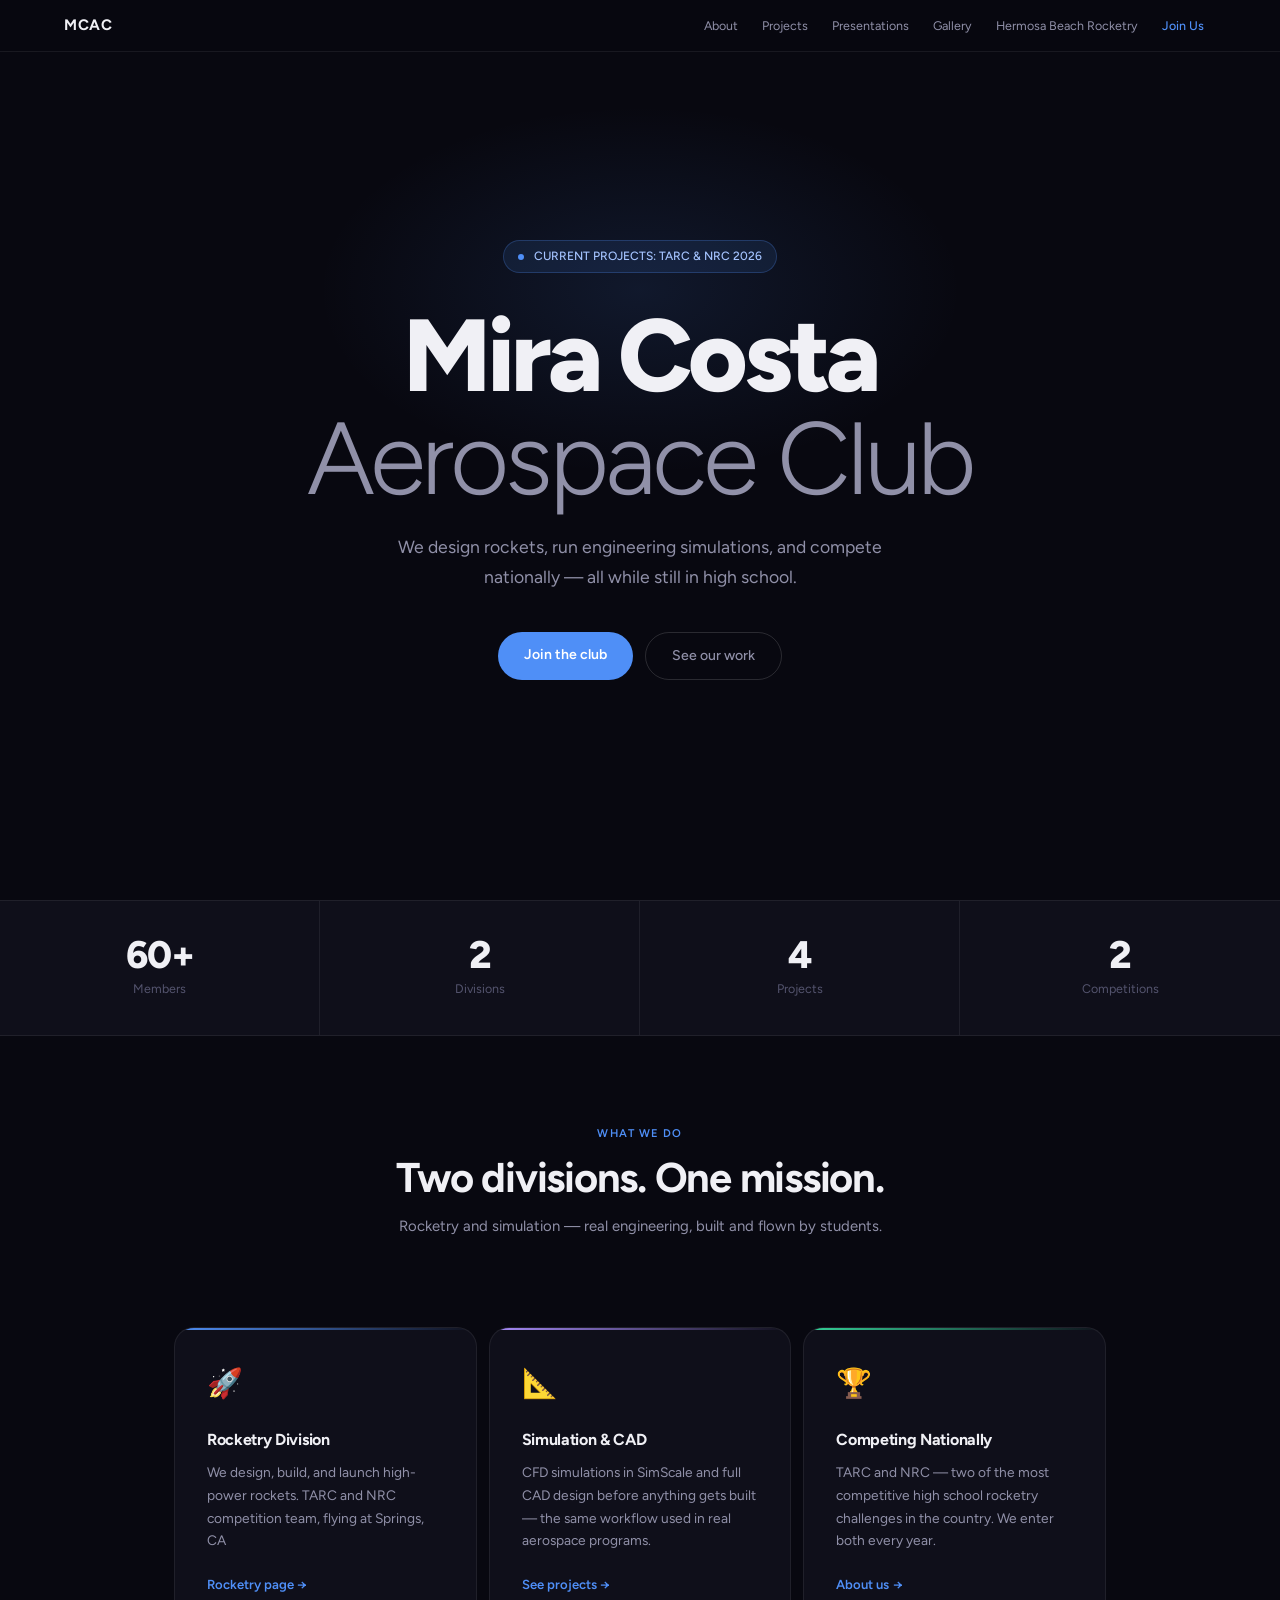
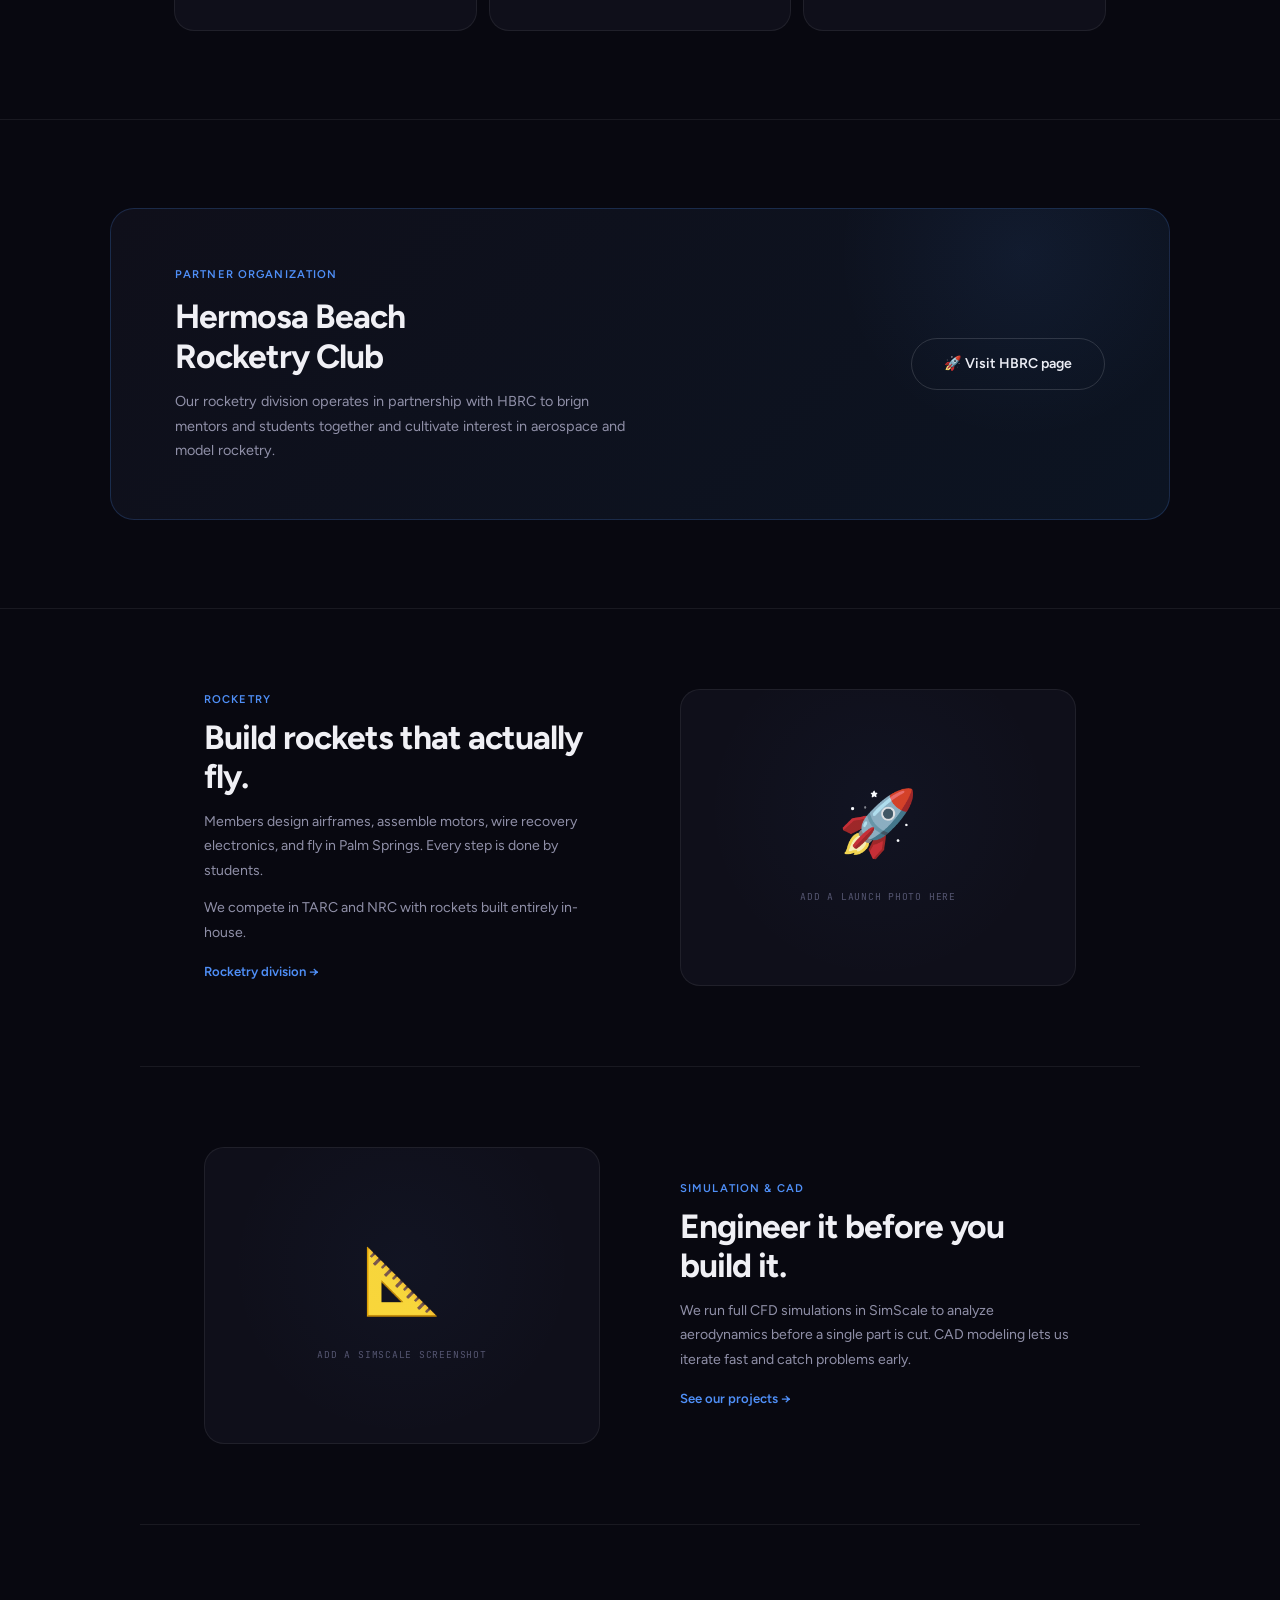
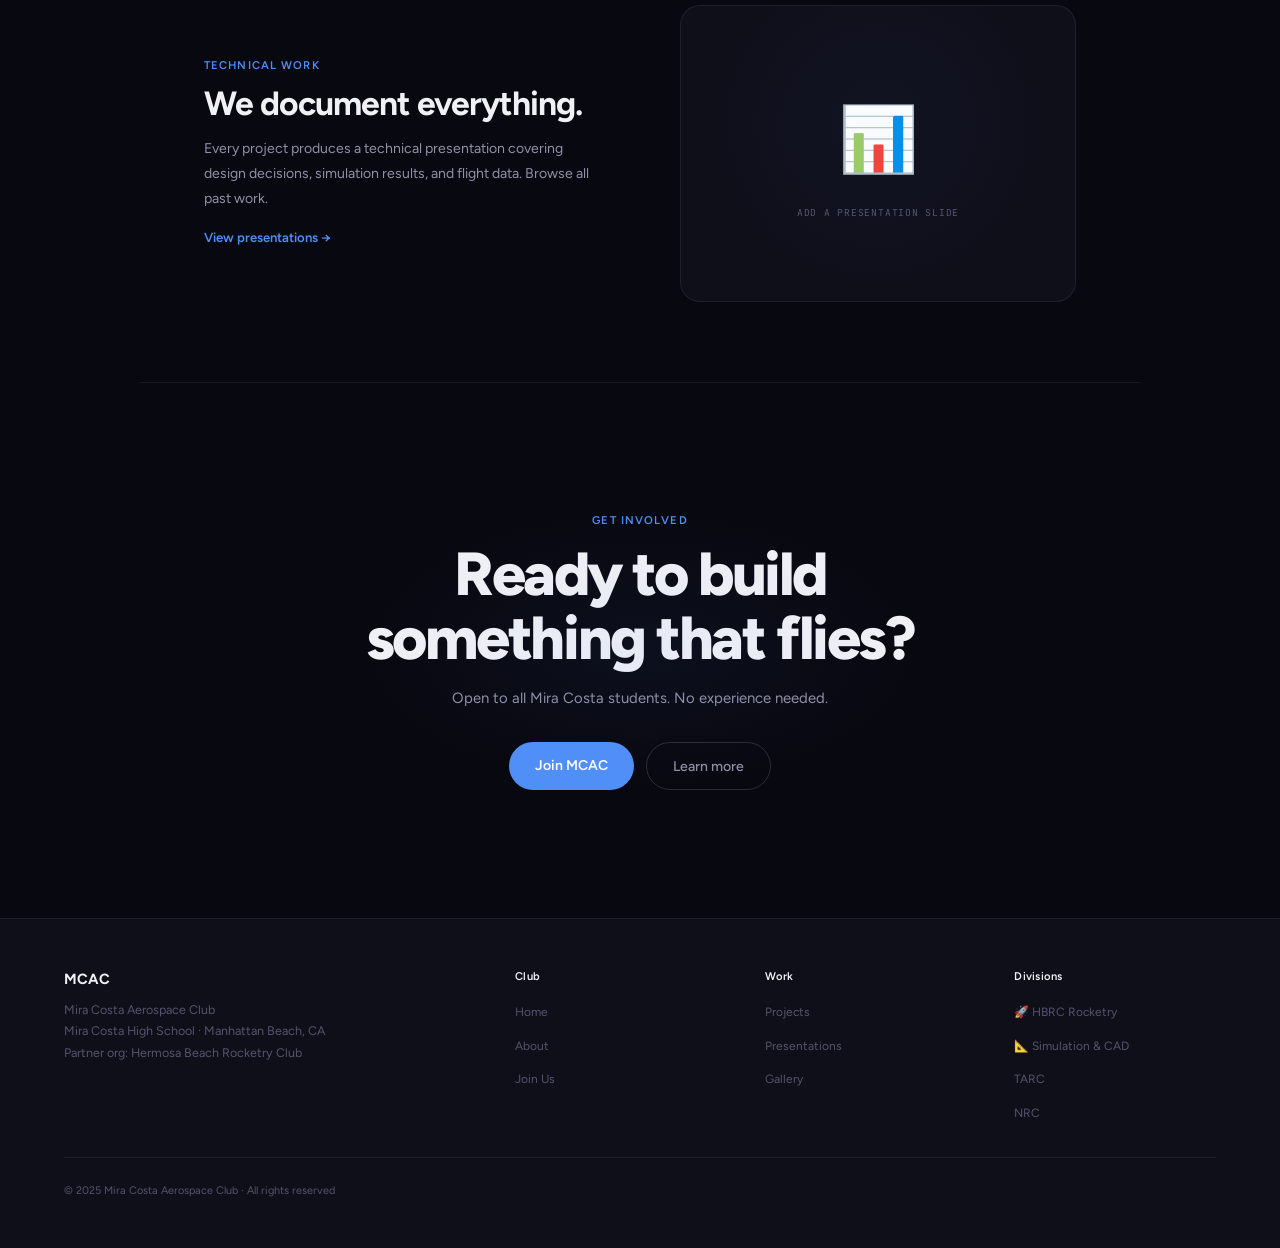
==== commit 7baa4ace: "Update Rocketry link text to 'Hermosa Beach Rocketry'" ====
--- a/index.html
+++ b/index.html
@@ -354,7 +354,7 @@
       <li><a href="projects.html">Projects</a></li>
       <li><a href="presentations.html">Presentations</a></li>
       <li><a href="gallery.html">Gallery</a></li>
-      <li><a href="rocketry/index.html">Rocketry</a></li>
+      <li><a href="rocketry/index.html">Hermosa Beach Rocketry</a></li>
       <li><a href="contact.html" class="nav-join">Join Us</a></li>
     </ul>
   </nav>
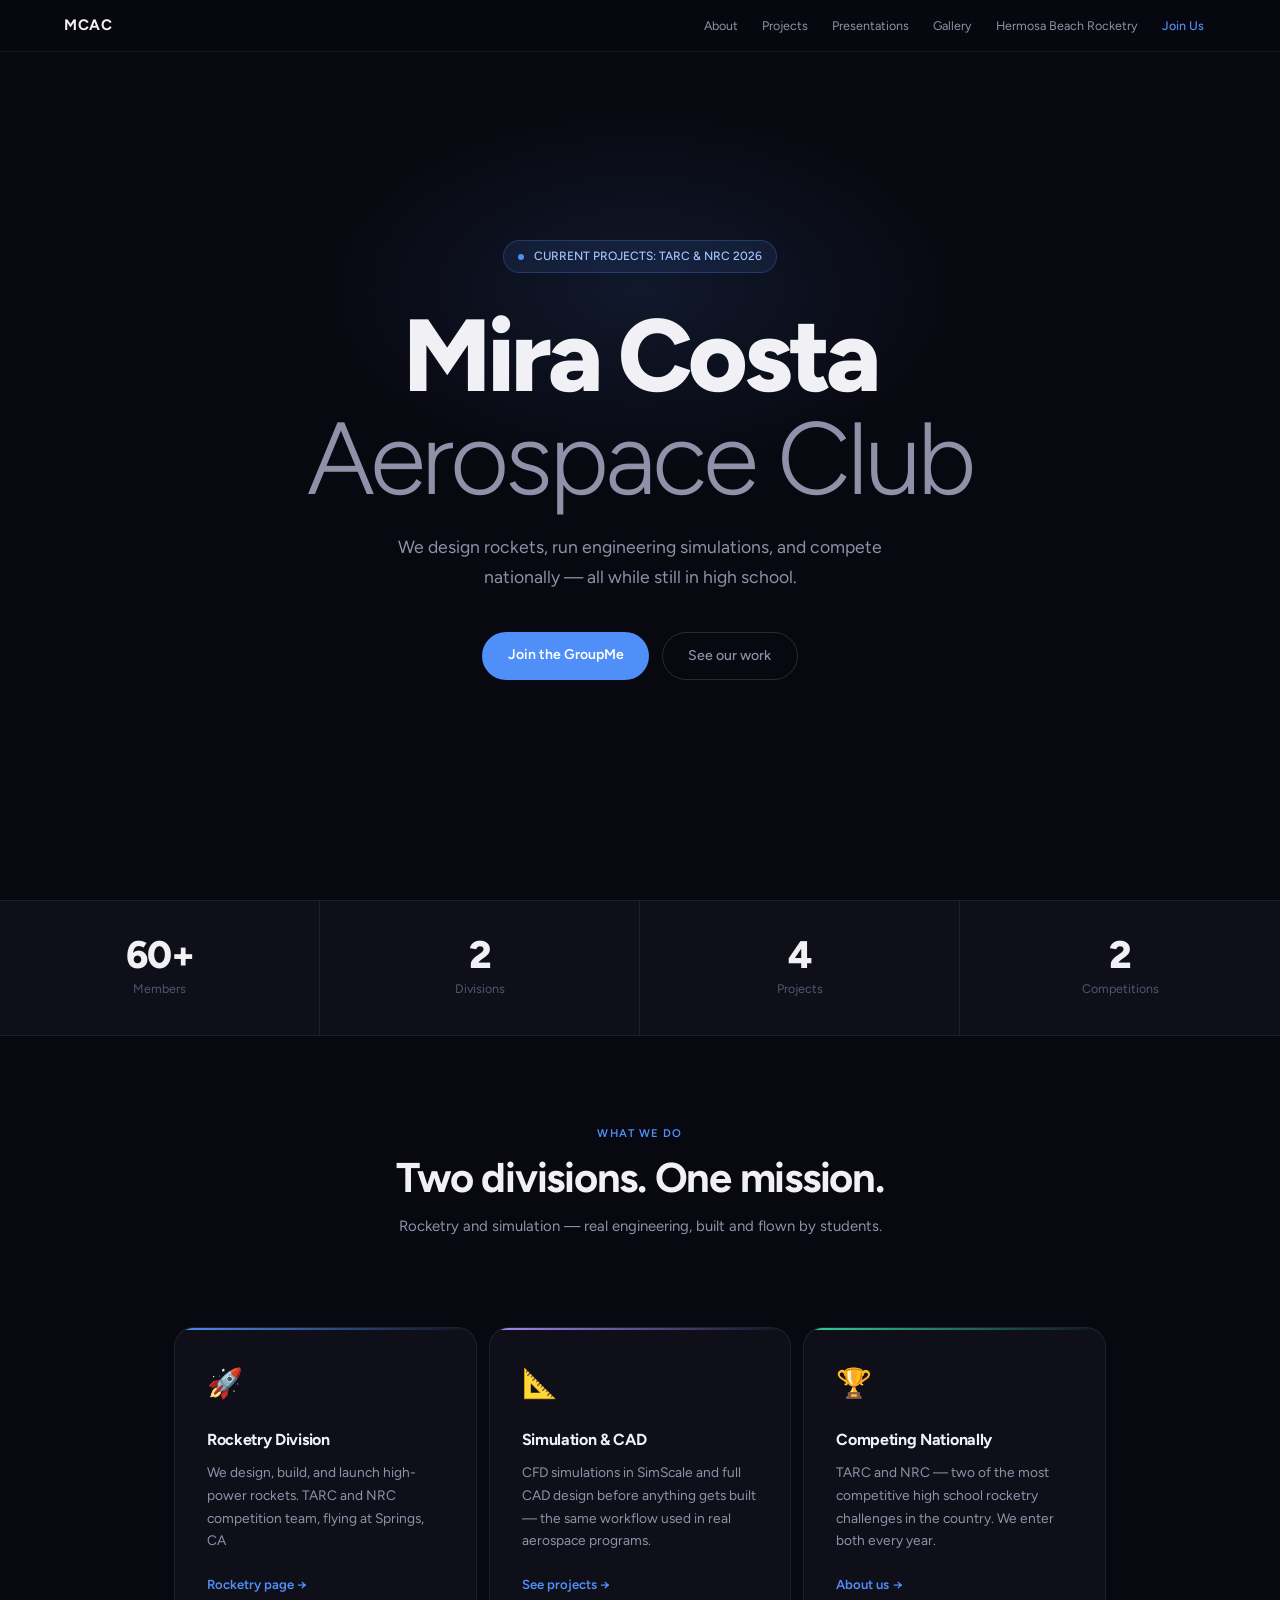
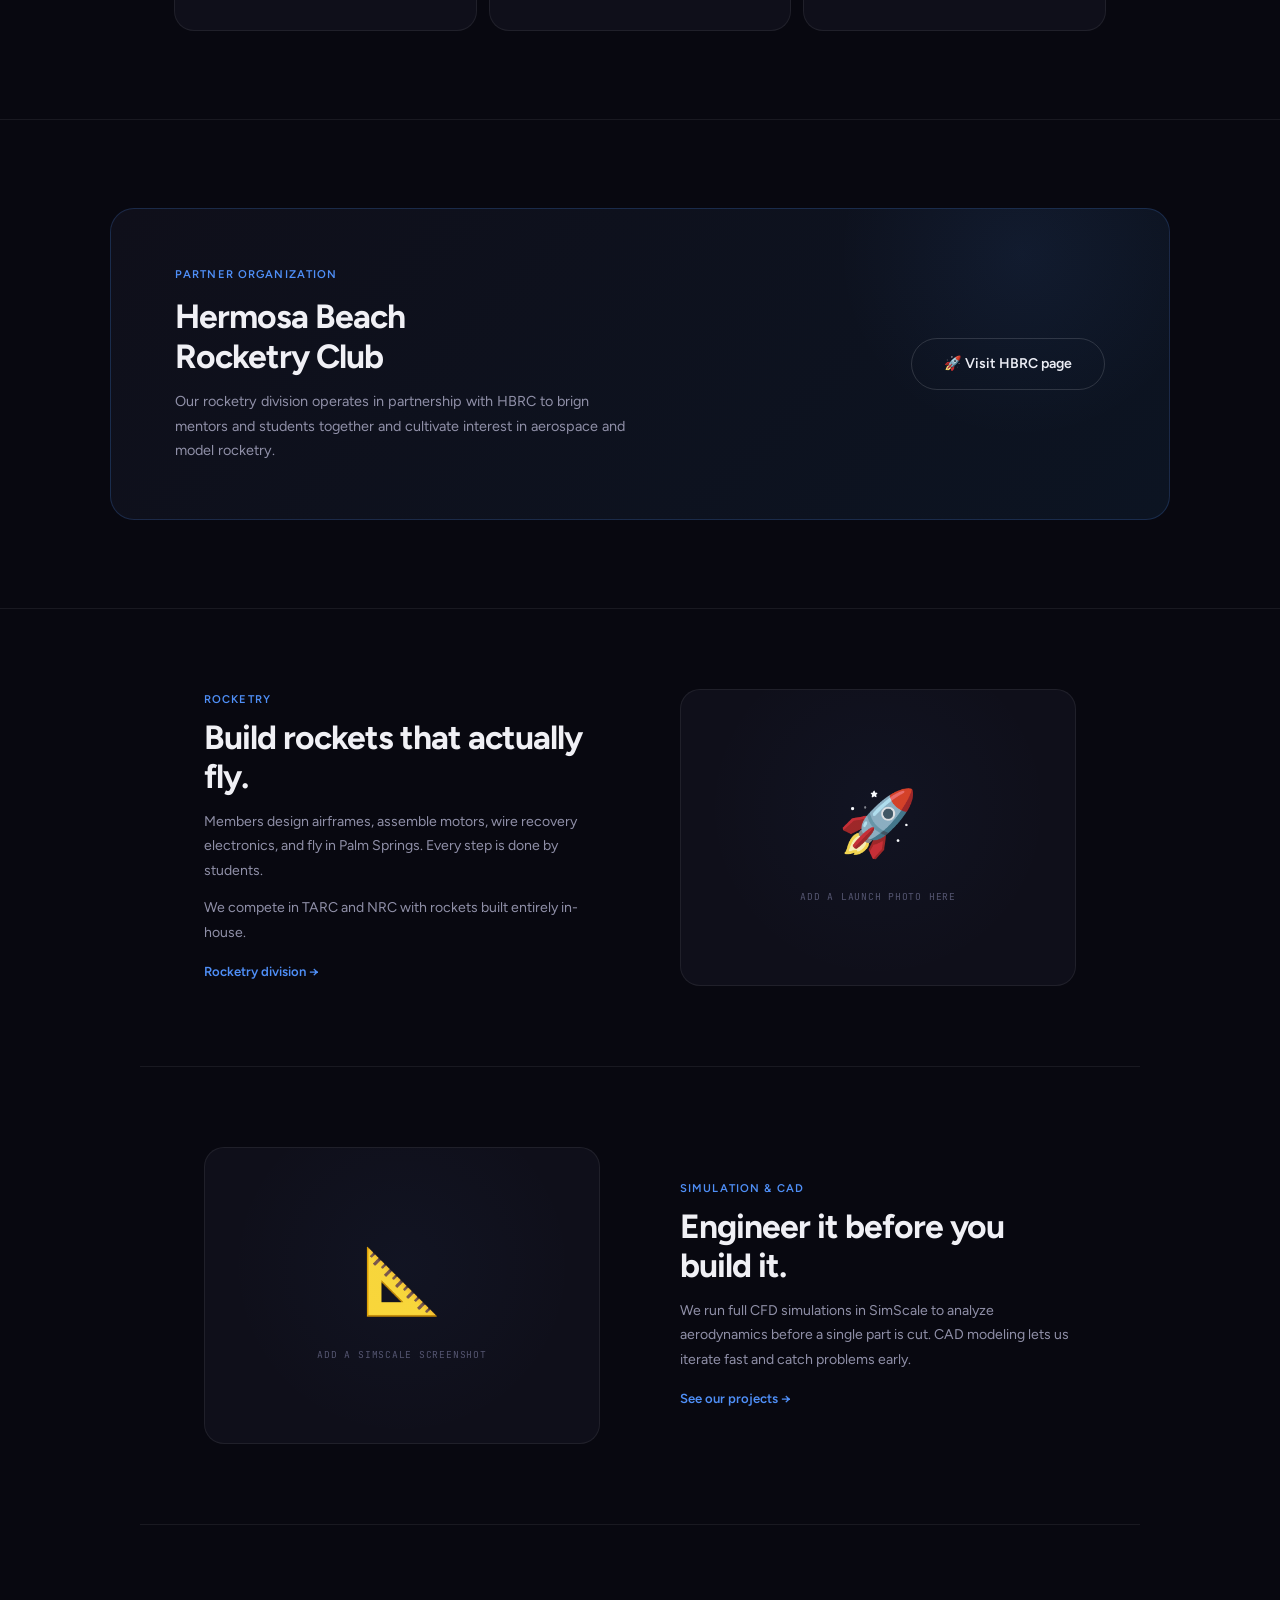
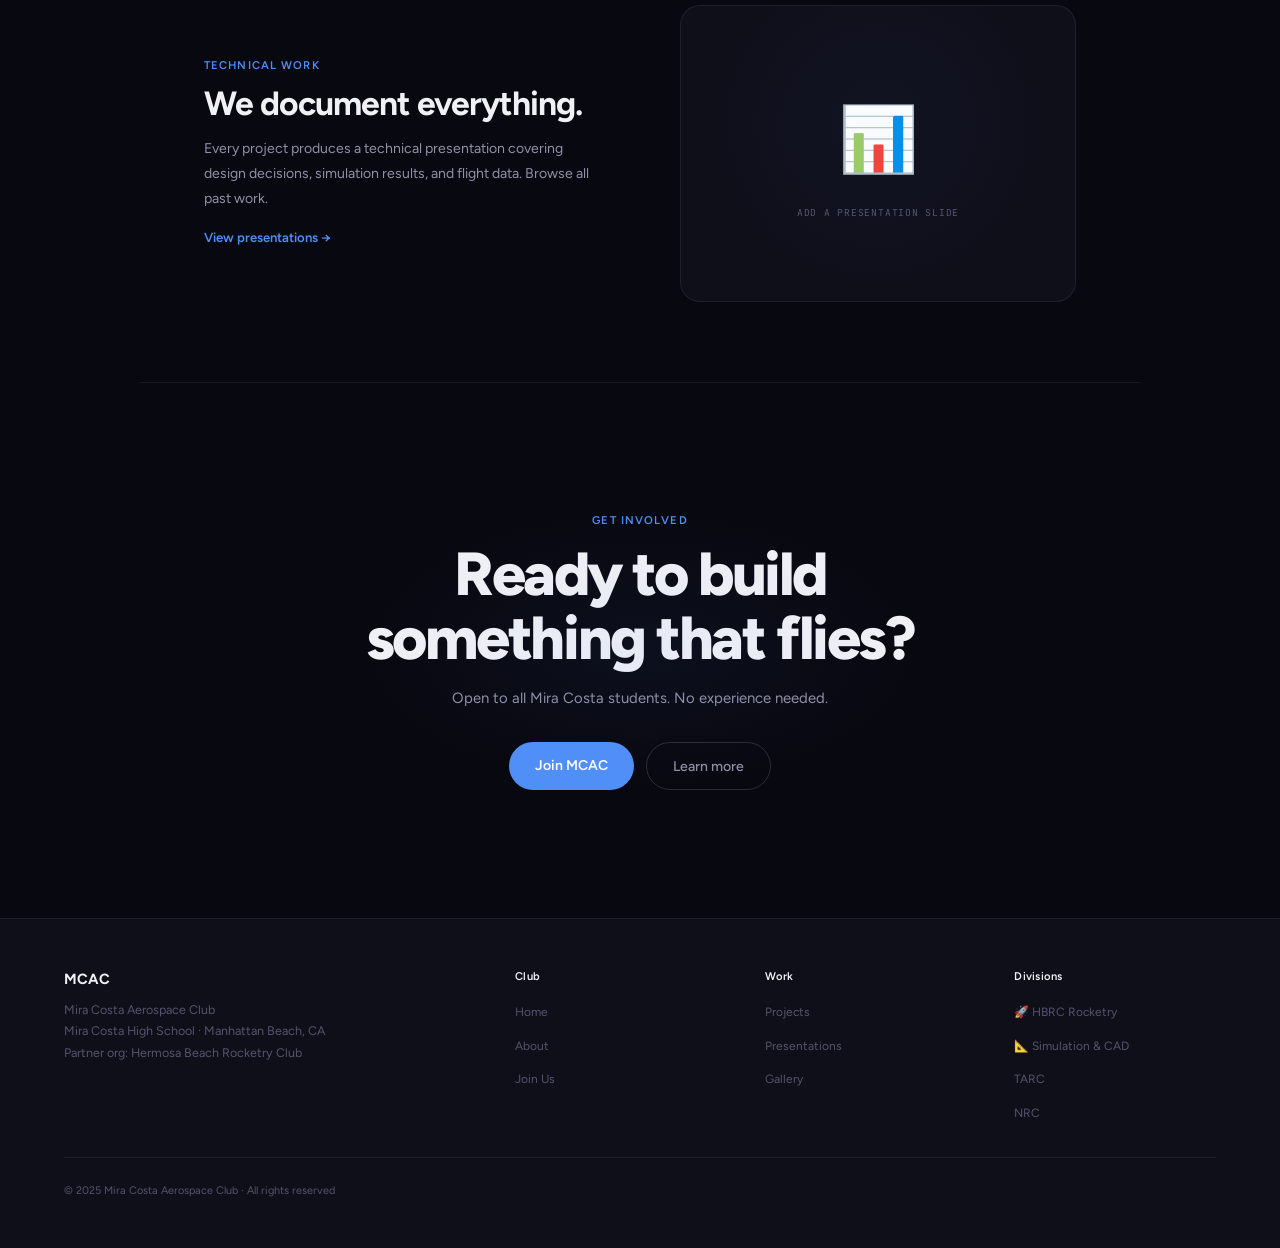
==== commit 7bbb136d: "Update Join button to link to GroupMe" ====
--- a/index.html
+++ b/index.html
@@ -369,9 +369,9 @@
   <h1>Mira Costa<br><span class="light">Aerospace Club</span></h1>
   <p class="hero-sub">We design rockets, run engineering simulations, and compete nationally — all while still in high school.</p>
   <div class="hero-btns">
-    <a href="contact.html" class="btn-blue">Join the club</a>
-    <a href="projects.html" class="btn-ghost">See our work</a>
-  </div>
+  <a href="https://groupme.com/join_group/96601438/nnVI4sBJ" class="btn-blue" target="_blank" rel="noopener noreferrer">Join the GroupMe</a>
+  <a href="projects.html" class="btn-ghost">See our work</a>
+</div>
 </section>
   
   <!-- STATS -->
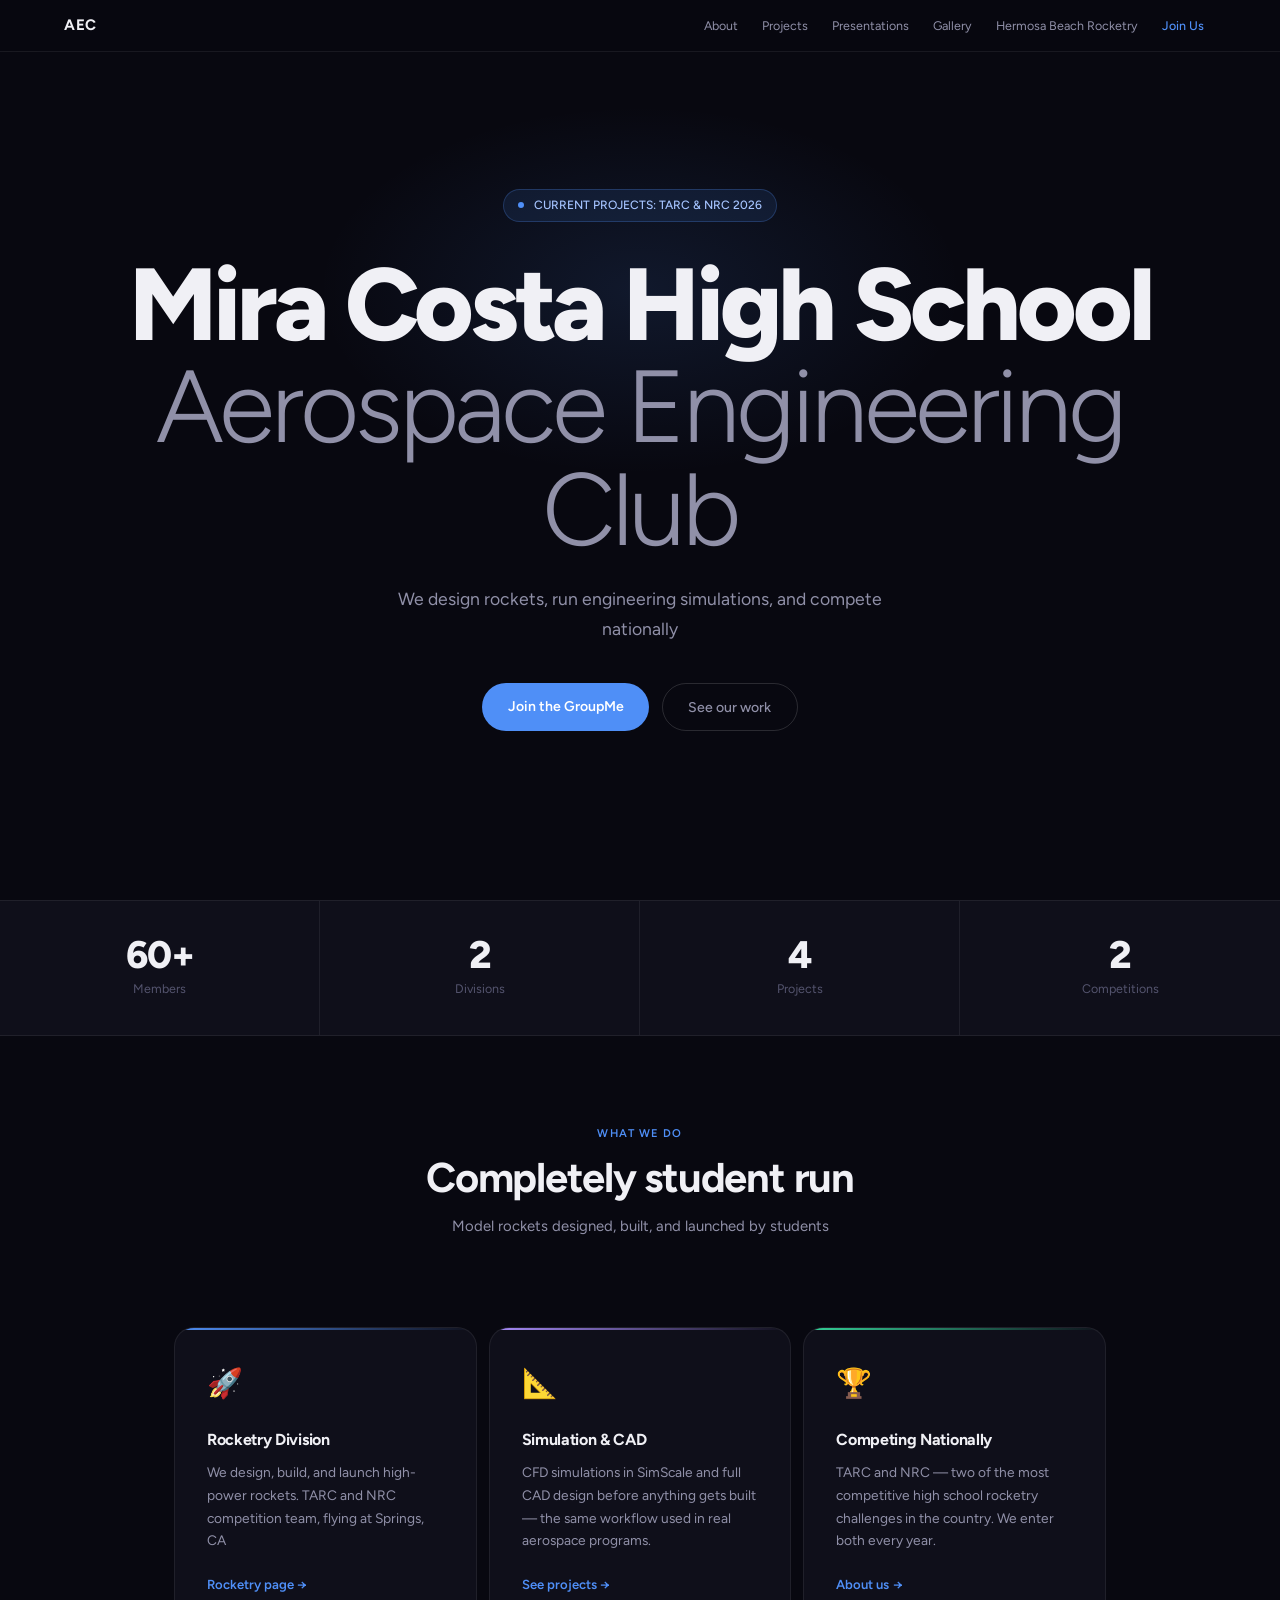
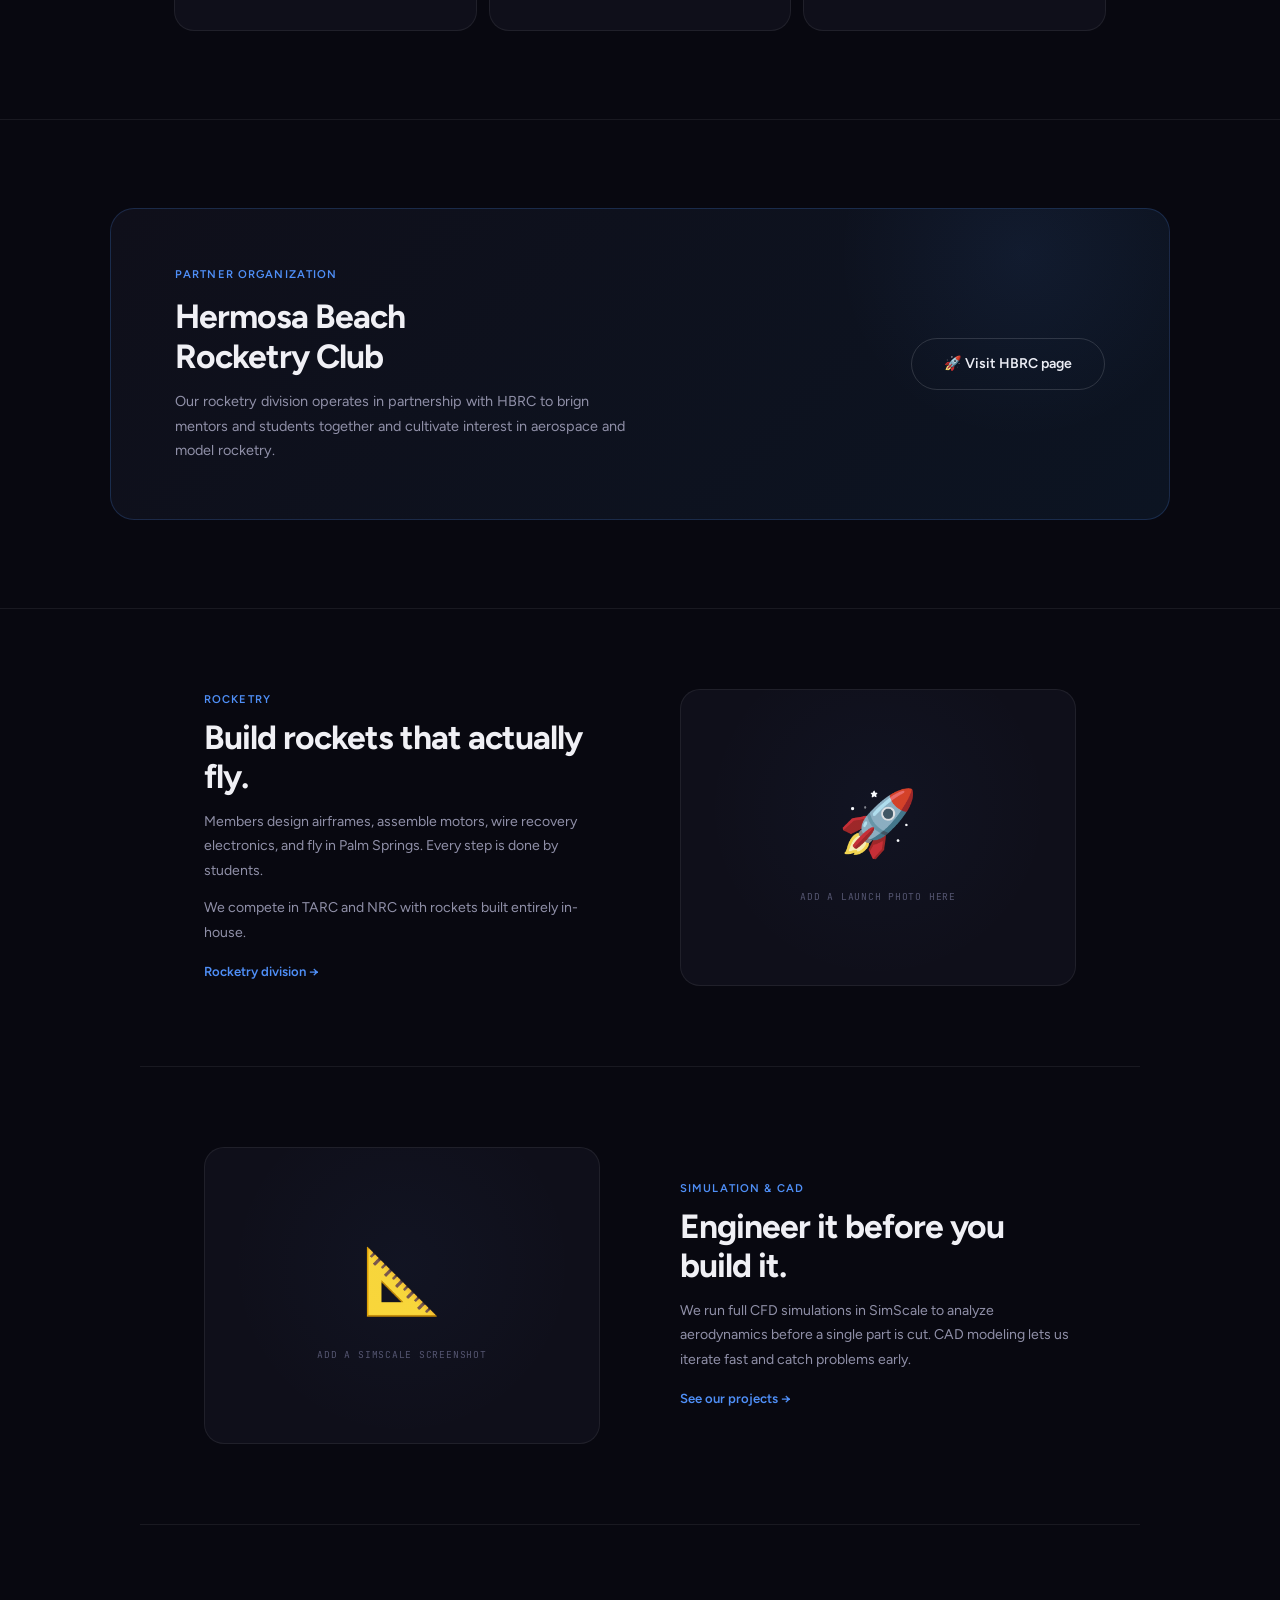
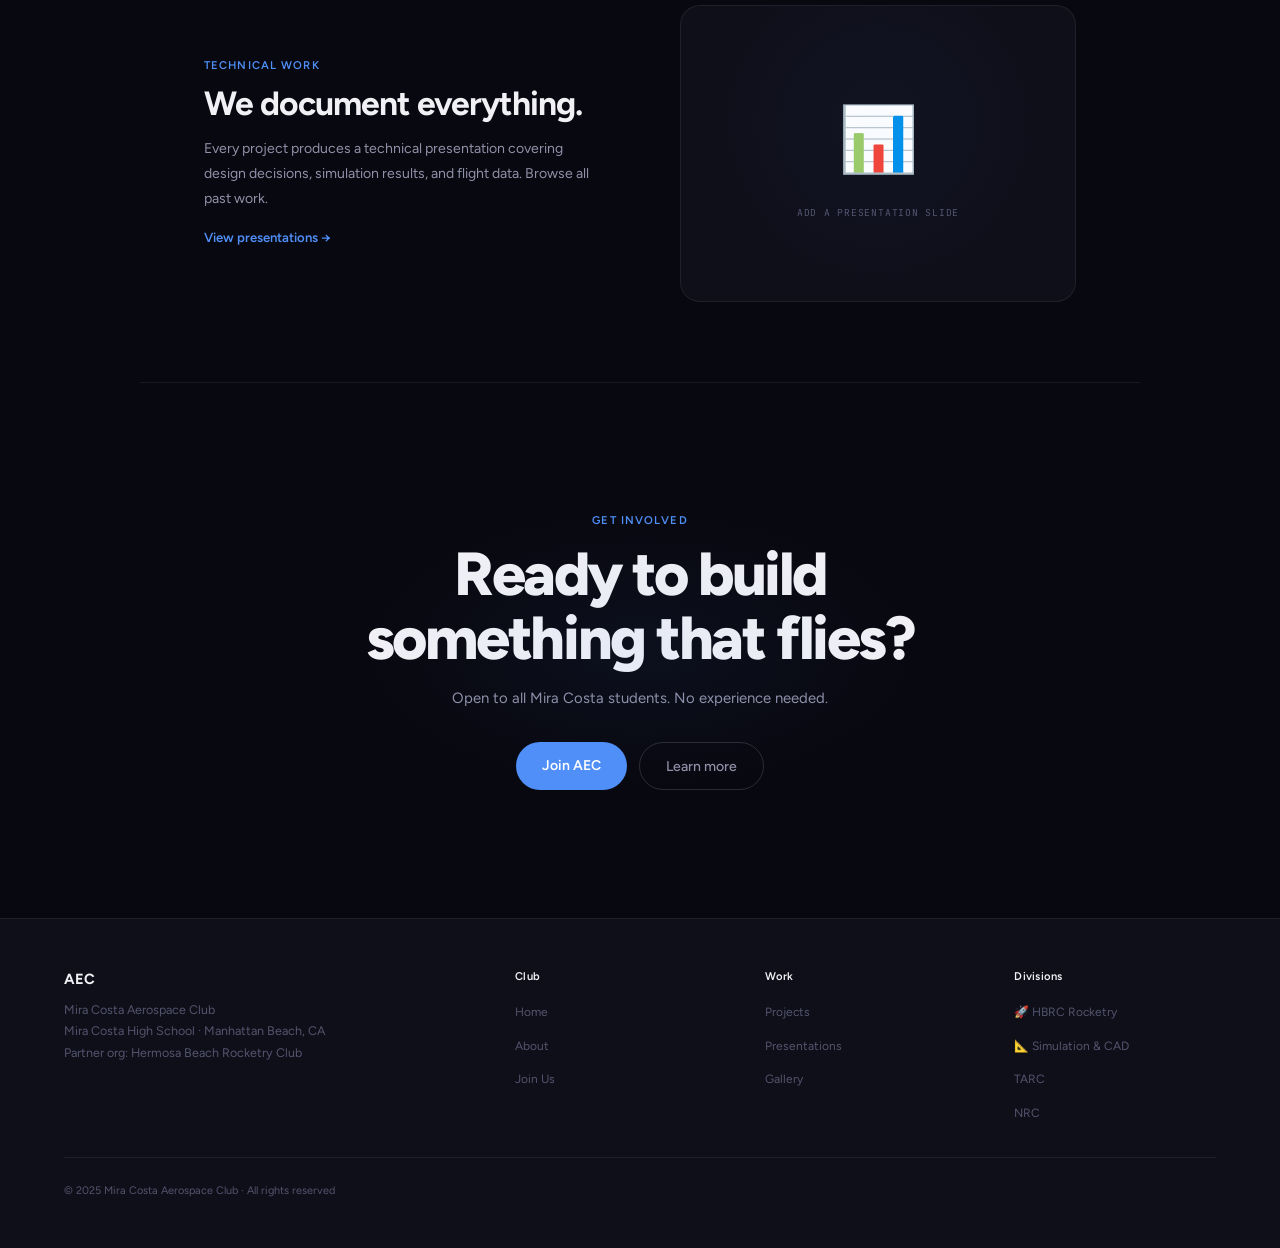
==== commit 361bc359: "Revise project description and heading Updated project description and heading to emphasize student " ====
--- a/index.html
+++ b/index.html
@@ -348,7 +348,7 @@
 <body>
 
   <nav>
-    <a href="index.html" class="nav-logo">MCAC</a>
+    <a href="index.html" class="nav-logo">AEC</a>
     <ul class="nav-links">
       <li><a href="about.html">About</a></li>
       <li><a href="projects.html">Projects</a></li>
@@ -366,8 +366,8 @@
     <div class="hero-pill-dot"></div>
     CURRENT PROJECTS: TARC & NRC 2026
   </div>
-  <h1>Mira Costa<br><span class="light">Aerospace Club</span></h1>
-  <p class="hero-sub">We design rockets, run engineering simulations, and compete nationally — all while still in high school.</p>
+  <h1>Mira Costa High School<br><span class="light">Aerospace Engineering Club</span></h1>
+  <p class="hero-sub">We design rockets, run engineering simulations, and compete nationally</p>
   <div class="hero-btns">
   <a href="https://groupme.com/join_group/96601438/nnVI4sBJ" class="btn-blue" target="_blank" rel="noopener noreferrer">Join the GroupMe</a>
   <a href="projects.html" class="btn-ghost">See our work</a>
@@ -385,8 +385,8 @@
   <!-- DIVISIONS -->
   <div class="wrap pad reveal" style="text-align:center; max-width:640px;">
     <div class="label">What we do</div>
-    <h2 class="heading">Two divisions. One mission.</h2>
-    <p class="subtext" style="margin:0 auto;">Rocketry and simulation — real engineering, built and flown by students.</p>
+    <h2 class="heading">Completely student run</h2>
+    <p class="subtext" style="margin:0 auto;">Model rockets designed, built, and launched by students</p>
   </div>
 
   <div class="wrap" style="padding-bottom:5.5rem;">
@@ -469,7 +469,7 @@
     <h2>Ready to build<br>something that flies?</h2>
     <p>Open to all Mira Costa students. No experience needed.</p>
     <div class="cta-row">
-      <a href="contact.html" class="btn-blue">Join MCAC</a>
+      <a href="contact.html" class="btn-blue">Join AEC</a>
       <a href="about.html" class="btn-ghost">Learn more</a>
     </div>
   </section>
@@ -478,7 +478,7 @@
   <footer>
     <div class="footer-grid">
       <div>
-        <div class="footer-brand">MCAC</div>
+        <div class="footer-brand">AEC</div>
         <div class="footer-tagline">Mira Costa Aerospace Club<br>Mira Costa High School · Manhattan Beach, CA<br>Partner org: Hermosa Beach Rocketry Club</div>
       </div>
       <div class="footer-col">
